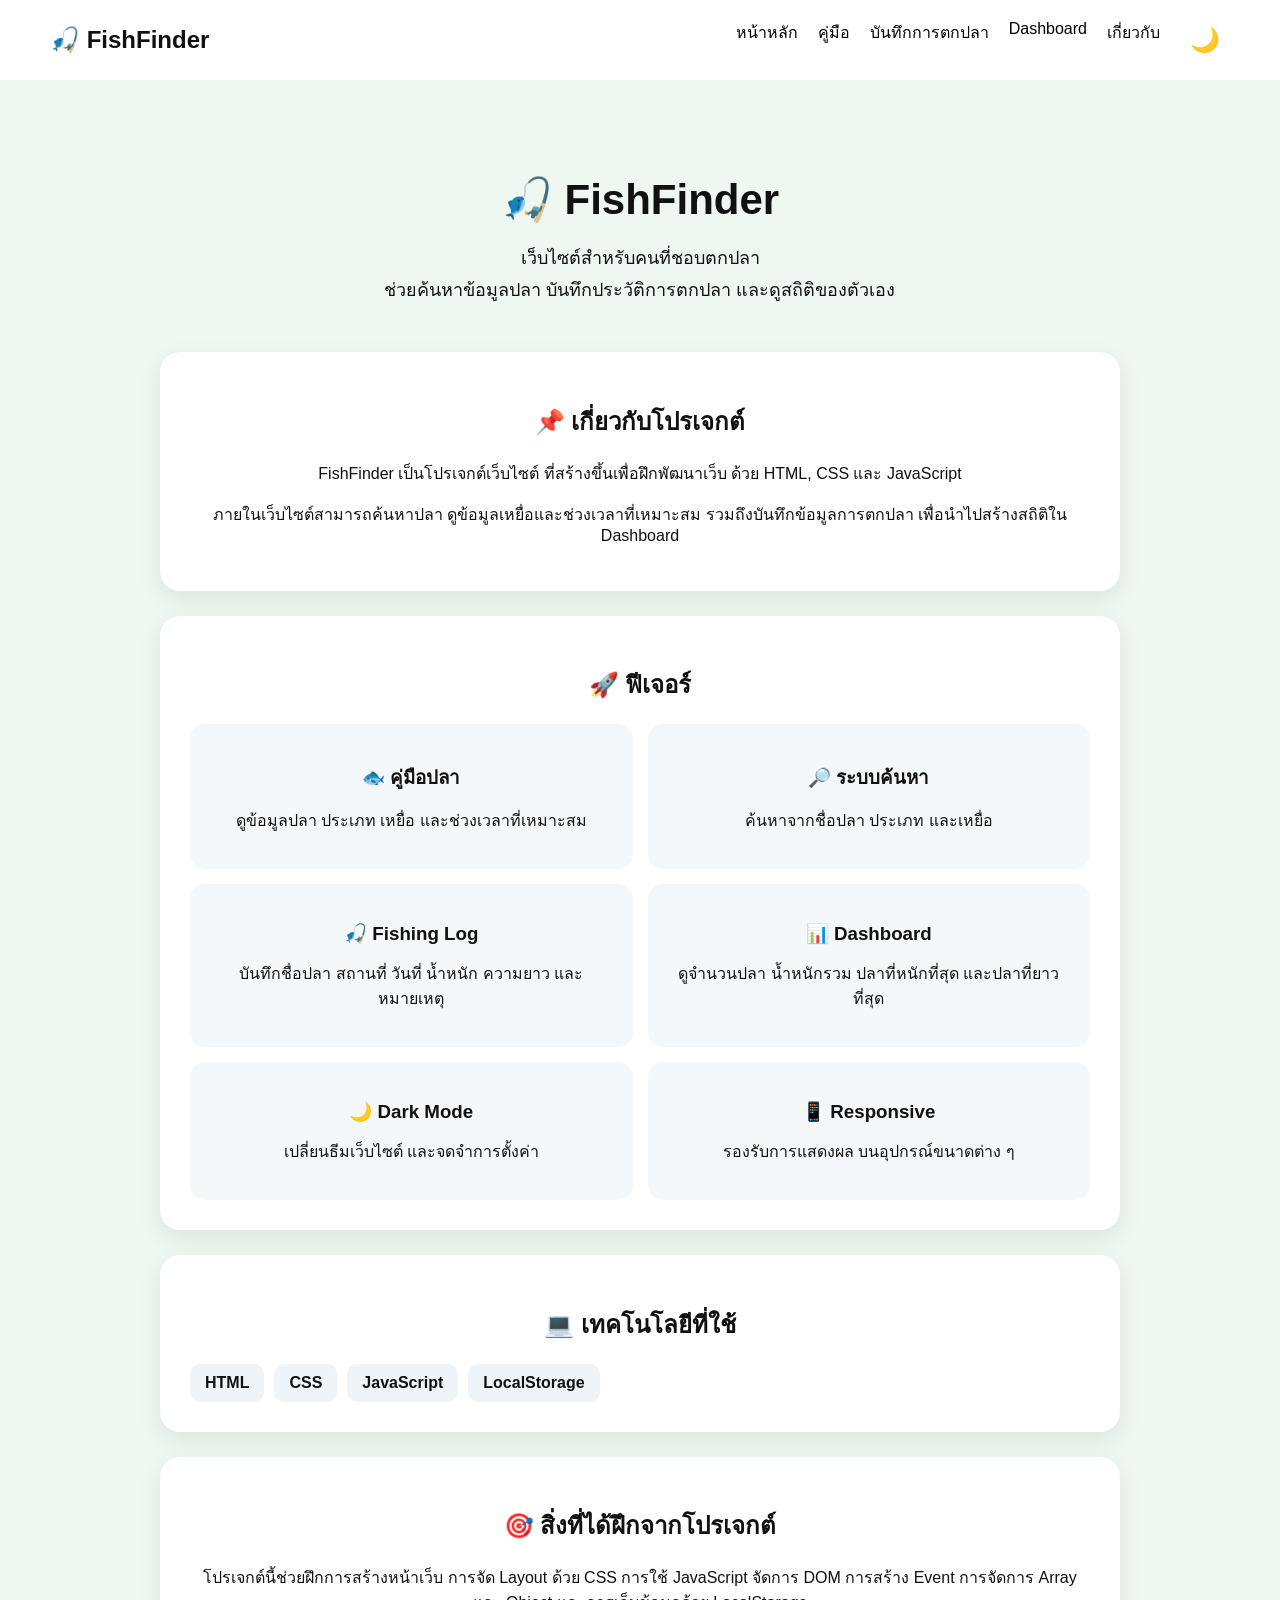
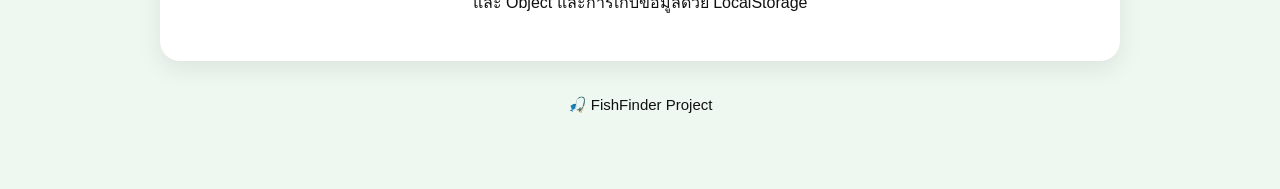
==== about.html @ df52a2ce "Update FishFinder" ====
<!DOCTYPE html>
<html lang="th">

<head>

    <meta charset="UTF-8">

    <meta
        name="viewport"
        content="width=device-width, initial-scale=1.0"
    >

    <title>About - FishFinder</title>

    <link
        rel="stylesheet"
        href="css/style.css"
    >

    <style>

        .about-page {
            max-width: 1000px;
            margin: 0 auto;
            padding: 60px 20px;
        }

        .about-hero {
            text-align: center;
            margin-bottom: 45px;
        }

        .about-hero h1 {
            font-size: 42px;
            margin-bottom: 15px;
        }

        .about-hero p {
            font-size: 18px;
            line-height: 1.8;
        }

        .about-section {
            background: white;
            border-radius: 20px;
            padding: 30px;
            margin-bottom: 25px;
            box-shadow:
                0 8px 25px
                rgba(0, 0, 0, 0.08);
        }

        .about-section h2 {
            margin-bottom: 20px;
        }

        .feature-grid {
            display: grid;
            grid-template-columns:
                repeat(2, 1fr);
            gap: 15px;
        }

        .feature-card {
            padding: 20px;
            background: #f5f8fa;
            border-radius: 15px;
        }

        .feature-card h3 {
            margin-bottom: 8px;
        }

        .tech-list {
            display: flex;
            flex-wrap: wrap;
            gap: 10px;
        }

        .tech-item {
            padding: 10px 15px;
            background: #eef4f8;
            border-radius: 10px;
            font-weight: 600;
        }

        .about-credit {
            text-align: center;
            margin-top: 35px;
            font-size: 15px;
        }


        /* Dark Mode */

        body.dark-mode .about-section {
            background: #1e1e1e;
            color: white;
        }

        body.dark-mode
        .feature-card {
            background: #292929;
        }

        body.dark-mode
        .tech-item {
            background: #292929;
            color: white;
        }


        /* Mobile */

        @media (max-width: 768px) {

            .about-page {
                padding: 40px 15px;
            }

            .about-hero h1 {
                font-size: 32px;
            }

            .feature-grid {
                grid-template-columns: 1fr;
            }

        }

    </style>

</head>


<body>

    <!-- Header -->

    <header>

        <h2>
            🎣 FishFinder
        </h2>

        <nav>

            <a href="index.html">
                หน้าหลัก
            </a>

            <a href="fish.html">
                คู่มือ
            </a>

            <a href="log.html">
                บันทึกการตกปลา
            </a>

            <a href="dashboard.html">
                Dashboard
            </a>

            <a href="about.html">
                เกี่ยวกับ
            </a>

            <button
                id="themeToggle"
                class="theme-toggle"
            >
                🌙
            </button>

        </nav>

    </header>


    <!-- About -->

    <main class="about-page">


        <section class="about-hero">

            <h1>
                🎣 FishFinder
            </h1>

            <p>
                เว็บไซต์สำหรับคนที่ชอบตกปลา
                <br>
                ช่วยค้นหาข้อมูลปลา
                บันทึกประวัติการตกปลา
                และดูสถิติของตัวเอง
            </p>

        </section>


        <!-- Project -->

        <section class="about-section">

            <h2>
                📌 เกี่ยวกับโปรเจกต์
            </h2>

            <p>
                FishFinder เป็นโปรเจกต์เว็บไซต์
                ที่สร้างขึ้นเพื่อฝึกพัฒนาเว็บ
                ด้วย HTML, CSS และ JavaScript
            </p>

            <p>
                ภายในเว็บไซต์สามารถค้นหาปลา
                ดูข้อมูลเหยื่อและช่วงเวลาที่เหมาะสม
                รวมถึงบันทึกข้อมูลการตกปลา
                เพื่อนำไปสร้างสถิติใน Dashboard
            </p>

        </section>


        <!-- Features -->

        <section class="about-section">

            <h2>
                🚀 ฟีเจอร์
            </h2>


            <div class="feature-grid">


                <div class="feature-card">

                    <h3>
                        🐟 คู่มือปลา
                    </h3>

                    <p>
                        ดูข้อมูลปลา
                        ประเภท เหยื่อ
                        และช่วงเวลาที่เหมาะสม
                    </p>

                </div>


                <div class="feature-card">

                    <h3>
                        🔎 ระบบค้นหา
                    </h3>

                    <p>
                        ค้นหาจากชื่อปลา
                        ประเภท และเหยื่อ
                    </p>

                </div>


                <div class="feature-card">

                    <h3>
                        🎣 Fishing Log
                    </h3>

                    <p>
                        บันทึกชื่อปลา
                        สถานที่ วันที่
                        น้ำหนัก ความยาว
                        และหมายเหตุ
                    </p>

                </div>


                <div class="feature-card">

                    <h3>
                        📊 Dashboard
                    </h3>

                    <p>
                        ดูจำนวนปลา
                        น้ำหนักรวม
                        ปลาที่หนักที่สุด
                        และปลาที่ยาวที่สุด
                    </p>

                </div>


                <div class="feature-card">

                    <h3>
                        🌙 Dark Mode
                    </h3>

                    <p>
                        เปลี่ยนธีมเว็บไซต์
                        และจดจำการตั้งค่า
                    </p>

                </div>


                <div class="feature-card">

                    <h3>
                        📱 Responsive
                    </h3>

                    <p>
                        รองรับการแสดงผล
                        บนอุปกรณ์ขนาดต่าง ๆ
                    </p>

                </div>


            </div>

        </section>


        <!-- Technology -->

        <section class="about-section">

            <h2>
                💻 เทคโนโลยีที่ใช้
            </h2>


            <div class="tech-list">

                <span class="tech-item">
                    HTML
                </span>

                <span class="tech-item">
                    CSS
                </span>

                <span class="tech-item">
                    JavaScript
                </span>

                <span class="tech-item">
                    LocalStorage
                </span>

            </div>

        </section>


        <!-- Learning -->

        <section class="about-section">

            <h2>
                🎯 สิ่งที่ได้ฝึกจากโปรเจกต์
            </h2>

            <p>
                โปรเจกต์นี้ช่วยฝึกการสร้างหน้าเว็บ
                การจัด Layout ด้วย CSS
                การใช้ JavaScript จัดการ DOM
                การสร้าง Event
                การจัดการ Array และ Object
                และการเก็บข้อมูลด้วย LocalStorage
            </p>

        </section>


        <p class="about-credit">
            🎣 FishFinder Project
        </p>


    </main>


    <script src="js/main.js"></script>

</body>

</html>
---- css/style.css ----
/* ========================================
   Reset
======================================== */

* {
    box-sizing: border-box;
}


body {

    margin: 0;

    padding: 0;

    font-family: Arial, sans-serif;

    background-color: #eef7f0;

    color: #111;

}


/* ========================================
   Header
======================================== */

header {

    display: flex;

    justify-content: space-between;

    align-items: center;

    padding: 20px 50px;

    background-color: white;

}


header h2 {

    margin: 0;

}


nav {

    display: flex;

    gap: 20px;

}


nav a {

    text-decoration: none;

    color: black;

}


nav a:hover {

    color: green;

}


/* ========================================
   Main
======================================== */

main {

    min-height: 70vh;

    padding: 40px 20px;

    text-align: center;

}


main h1 {

    font-size: 48px;

    margin-bottom: 10px;

}


main>p {

    font-size: 18px;

}


/* ========================================
   Home
======================================== */

.home {

    display: flex;

    flex-direction: column;

    justify-content: center;

    align-items: center;

    min-height: 75vh;

}


/* ========================================
   Button
======================================== */

button {

    background-color: green;

    color: white;

    border: none;

    padding: 12px 24px;

    border-radius: 8px;

    cursor: pointer;

    font-size: 15px;

}


button:hover {

    background-color: darkgreen;

}


/* ========================================
   Search
======================================== */

.search-box {

    display: flex;

    gap: 10px;

    margin-top: 20px;

}


.search-box input {

    width: 300px;

    padding: 12px;

    border: 1px solid #ccc;

    border-radius: 8px;

    font-size: 16px;

}


/* ========================================
   Fish Filter
======================================== */

.filter-box {

    margin: 20px 0 30px;

}


.filter-box select {

    padding: 10px;

    border: 1px solid #ccc;

    border-radius: 8px;

    font-size: 16px;

    background-color: white;

}


/* ========================================
   Fish List
======================================== */

.fish-list {

    display: grid;

    grid-template-columns:
        repeat(3, 1fr);

    gap: 20px;

    width: 90%;

    max-width: 1000px;

    margin: 0 auto;

}


/* ========================================
   Fish Card
======================================== */

.fish-card {

    background-color: white;

    padding: 20px;

    border-radius: 12px;

    box-shadow:
        0 4px 10px rgba(0, 0, 0, 0.1);

    cursor: pointer;

    transition:
        transform 0.2s,
        box-shadow 0.2s;

}


.fish-card:hover {

    transform: translateY(-5px);

    box-shadow:
        0 8px 18px rgba(0, 0, 0, 0.15);

}


.fish-card img {

    width: 100%;

    height: 180px;

    object-fit: cover;

    border-radius: 8px;

}


.fish-card h2 {

    margin-top: 15px;

}


.fish-card p {

    font-size: 16px;

}


/* ========================================
   No Result
======================================== */

#noResult {

    display: none;

    color: red;

    font-size: 20px;

}


/* ========================================
   Fish Modal
======================================== */

.fish-modal {

    display: none;

    position: fixed;

    top: 0;

    left: 0;

    width: 100%;

    height: 100%;

    background-color:
        rgba(0, 0, 0, 0.6);

    justify-content: center;

    align-items: center;

    padding: 20px;

    z-index: 1000;

}


.fish-modal-content {

    position: relative;

    background-color: white;

    width: 90%;

    max-width: 500px;

    padding: 30px;

    border-radius: 16px;

    text-align: center;

    box-shadow:
        0 10px 30px rgba(0, 0, 0, 0.3);

    animation:
        modalShow 0.2s ease;

}


.fish-modal-content img {

    width: 100%;

    height: 250px;

    object-fit: cover;

    border-radius: 12px;

}


.fish-modal-content h2 {

    font-size: 30px;

}


.fish-modal-content p {

    text-align: left;

    font-size: 17px;

}


.modal-close {

    position: absolute;

    top: 10px;

    right: 10px;

    width: 40px;

    height: 40px;

    padding: 0;

    border-radius: 50%;

    background-color: #d32f2f;

}


.modal-close:hover {

    background-color: #b71c1c;

}


.modal-close-button {

    margin-top: 15px;

    background-color: #555;

}


.modal-close-button:hover {

    background-color: #333;

}


@keyframes modalShow {

    from {

        opacity: 0;

        transform: scale(0.9);

    }

    to {

        opacity: 1;

        transform: scale(1);

    }

}


/* ========================================
   Log Form
======================================== */

.log-page {

    display: flex;

    flex-direction: column;

    align-items: center;

}


.log-form {

    display: flex;

    gap: 10px;

    justify-content: center;

    align-items: center;

    flex-wrap: wrap;

    margin: 20px auto 30px;

}


.log-form input,
.log-form select {

    padding: 12px;

    border: 1px solid #ccc;

    border-radius: 8px;

    font-size: 16px;

    background-color: white;

}


/* ========================================
   Edit Form
======================================== */

.edit-form {

    display: none;

    background-color: white;

    width: 90%;

    max-width: 750px;

    padding: 25px;

    margin: 10px auto 30px;

    border-radius: 12px;

    box-shadow:
        0 4px 10px rgba(0, 0, 0, 0.1);

}


.edit-form h2 {

    margin-top: 0;

}


.edit-form input,
.edit-form select {

    padding: 12px;

    margin: 5px;

    border: 1px solid #ccc;

    border-radius: 8px;

    font-size: 16px;

    background-color: white;

}


.edit-buttons {

    margin-top: 10px;

}


.edit-buttons button {

    margin: 5px;

}


#cancelEdit {

    background-color: #777;

}


#cancelEdit:hover {

    background-color: #555;

}


/* ========================================
   Statistics
======================================== */

.stats {

    display: flex;

    justify-content: center;

    gap: 20px;

    flex-wrap: wrap;

    width: 100%;

    margin: 20px auto 40px;

}


.stat-card {

    background-color: white;

    width: 200px;

    padding: 20px;

    border-radius: 12px;

    text-align: center;

    box-shadow:
        0 4px 10px rgba(0, 0, 0, 0.1);

}


.stat-card h3 {

    font-size: 30px;

    margin: 0;

}


.stat-card p {

    font-size: 32px;

    font-weight: bold;

    margin: 10px 0;

}


.stat-card span {

    font-size: 15px;

}


/* ========================================
   Log Item
======================================== */

#logList {

    width: 100%;

}


.log-item {

    background-color: white;

    width: 300px;

    padding: 20px;

    margin: 15px auto;

    border-radius: 12px;

    box-shadow:
        0 4px 10px rgba(0, 0, 0, 0.1);

}


.log-item h3 {

    margin-top: 0;

    font-size: 22px;

}


.log-item p {

    font-size: 16px;

    text-align: left;

}


/* ========================================
   Edit Button
======================================== */

.edit-btn {

    background-color: orange;

    padding: 10px 18px;

    margin-right: 5px;

}


.edit-btn:hover {

    background-color: darkorange;

}


/* ========================================
   Delete Button
======================================== */

.delete-btn {

    background-color: #d32f2f;

    padding: 10px 18px;

}


.delete-btn:hover {

    background-color: #b71c1c;

}


/* ========================================
   Dashboard
======================================== */

.dashboard {

    display: flex;

    flex-direction: column;

    align-items: center;

}


.dashboard-stats {

    display: flex;

    justify-content: center;

    gap: 20px;

    flex-wrap: wrap;

    width: 100%;

    max-width: 1000px;

    margin: 20px auto 40px;

}


/* ========================================
   Chart
======================================== */

.chart-box {

    display: block;

    width: 90%;

    max-width: 800px;

    background-color: white;

    padding: 30px;

    border-radius: 12px;

    box-shadow:
        0 4px 10px rgba(0, 0, 0, 0.1);

    margin-bottom: 30px;

}


.chart-box h2 {

    margin-top: 0;

}


.bar-chart {

    width: 100%;

}


.bar-item {

    display: flex;

    align-items: center;

    gap: 10px;

    margin: 20px 0;

}


.bar-label {

    width: 120px;

    text-align: left;

    font-weight: bold;

}


.bar-background {

    flex: 1;

    height: 30px;

    background-color: #e5e5e5;

    border-radius: 15px;

    overflow: hidden;

}


.bar {

    height: 100%;

    width: 0%;

    border-radius: 15px;

    transition: width 0.5s;

}


.sea-bar {

    background-color: #2196f3;

}


.freshwater-bar {

    background-color: #4caf50;

}


.bar-item>span {

    width: 30px;

    font-weight: bold;

}


/* ========================================
   Favorite Fish
======================================== */

.favorite-box {

    display: block;

    width: 90%;

    max-width: 800px;

    background-color: white;

    padding: 30px;

    border-radius: 12px;

    box-shadow:
        0 4px 10px rgba(0, 0, 0, 0.1);

}


.favorite-box h2 {

    margin-top: 0;

}


.favorite-fish {

    font-size: 28px;

    font-weight: bold;

    padding: 20px;

}


/* ========================================
   Responsive
======================================== */

@media (max-width: 800px) {

    header {

        flex-direction: column;

        gap: 15px;

        padding: 20px;

    }


    nav {

        flex-wrap: wrap;

        justify-content: center;

    }


    main h1 {

        font-size: 36px;

    }


    .fish-list {

        grid-template-columns:
            repeat(2, 1fr);

    }

}


@media (max-width: 550px) {

    .fish-list {

        grid-template-columns: 1fr;

    }


    .search-box {

        flex-direction: column;

    }


    .search-box input {

        width: 250px;

    }


    .bar-item {

        flex-wrap: wrap;

    }


    .bar-label {

        width: 100%;

    }

    .hero-buttons {
        flex-direction: column;
        align-items: center;
    }

    .hero-button {
        width: min(100%, 300px);
        box-sizing: border-box;
    }

    .footer-links {
        flex-direction: column;
        gap: 10px;
    }

    .fish-page {
        padding: 35px 15px;
    }

    .fish-hero h1 {
        font-size: 34px;
    }

    .fish-hero-icon {
        font-size: 50px;
    }

    .filter-box {
        flex-direction: column;
        align-items: stretch;
    }

    .filter-box label {
        margin-top: 5px;
    }

    .filter-box input,
    .filter-box select {
        width: 100%;
        box-sizing: border-box;
    }
}

/* ========================================
   Modal Buttons
======================================== */

.modal-buttons {

    display: flex;

    justify-content: center;

    gap: 10px;

    margin-top: 20px;

    flex-wrap: wrap;

}


.save-fish-button {

    background-color: green;

}


.save-fish-button:hover {

    background-color: darkgreen;

}


.modal-close-button {

    margin-top: 0;

}

/* ========================================
   Responsive สำหรับมือถือ
   ======================================== */

@media (max-width: 768px) {

    /* Header */
    header {
        padding: 15px;
        flex-direction: column;
        gap: 10px;
    }

    header h1 {
        font-size: 24px;
    }

    nav {
        display: flex;
        flex-wrap: wrap;
        justify-content: center;
        gap: 8px;
    }

    nav a {
        font-size: 14px;
    }


    /* หน้าหลัก */
    .home {
        padding: 60px 20px;
    }

    .home h1 {
        font-size: 32px;
    }

    .home p {
        font-size: 16px;
    }


    /* ช่องค้นหา */
    .search-box {
        flex-direction: column;
        width: 100%;
    }

    .search-box input {
        width: 100%;
        box-sizing: border-box;
    }

    .search-box button {
        width: 100%;
    }


    /* รายการปลา */
    .fish-list {
        grid-template-columns: 1fr;
        padding: 15px;
    }


    /* การ์ดปลา */
    .fish-card {
        width: 100%;
    }


    /* Filter */
    .filter-box {
        padding: 15px;
        margin: 15px;
    }

    .filter-box select {
        width: 100%;
    }


    /* Modal */
    .fish-modal-content {
        width: 90%;
        max-height: 90vh;
        overflow-y: auto;
        padding: 20px;
    }

    .fish-modal-content img {
        width: 100%;
        height: auto;
    }


    /* ปุ่มใน Modal */
    .modal-buttons {
        flex-direction: column;
        gap: 10px;
    }

    .modal-buttons button {
        width: 100%;
    }


    /* ฟอร์มบันทึก */
    .log-form {
        width: auto;
        margin: 15px;
    }

    .log-form input,
    .log-form select,
    .log-form button {
        width: 100%;
        box-sizing: border-box;
    }


    /* สถิติ */
    .stats {
        grid-template-columns: 1fr;
        margin: 15px;
    }


    /* รายการประวัติ */
    #logList {
        margin: 15px;
    }

    .log-item {
        padding: 15px;
    }


    /* ฟอร์มแก้ไข */
    .edit-form {
        margin: 15px;
    }

    .edit-form input,
    .edit-form select {
        width: 100%;
        box-sizing: border-box;
    }

    .edit-buttons {
        flex-direction: column;
    }

    .edit-buttons button {
        width: 100%;
    }


    /* Dashboard */
    .dashboard {
        padding: 15px;
    }

    .dashboard-stats {
        grid-template-columns: 1fr;
    }

    .fish-list {
        grid-template-columns: 1fr;
    }

    .fish-card .fish-photo {
        height: 230px;
    }

    @media (min-width: 769px) and (max-width: 1000px) {
        .fish-list {
            grid-template-columns: repeat(2, minmax(0, 1fr));
        }
    }

    @media (max-width: 768px) {
        .fish-list {
            grid-template-columns: 1fr;
        }

        .fish-card img {
            height: 230px;
        }

        @media (min-width: 769px) and (max-width: 1000px) {
            .fish-list {
                grid-template-columns: repeat(2, minmax(0, 1fr));
            }
        }
    }

    @media (max-width: 768px) {
        .fish-card::after {
            display: none;
        }
    }

    @media (max-width: 768px) {
        .fish-list.list-view .fish-card {
            grid-template-columns: 1fr;
        }

        .fish-list.list-view .fish-card img {
            width: 100%;
            height: 220px;
        }
    }
}

/* ========================================
   FishFinder - ปรับแต่งการ์ดปลา
   ======================================== */

.fish-card {
    background: #ffffff;
    border-radius: 20px;
    padding: 18px;
    box-shadow: 0 8px 25px rgba(0, 0, 0, 0.08);
    transition: transform 0.25s ease,
        box-shadow 0.25s ease;
    cursor: pointer;
    overflow: hidden;
    border: 1px solid rgba(0, 0, 0, 0.05);
}

/* เอฟเฟกต์ตอนเอาเมาส์ชี้ */
.fish-card:hover {
    transform: translateY(-8px);
    box-shadow: 0 15px 35px rgba(0, 0, 0, 0.14);
}

/* รูปปลา */
.fish-card .fish-photo {
    width: 100%;
    height: 220px;
    object-fit: cover;
    display: block;
    border-radius: 16px;
    margin-bottom: 16px;
    transition: transform 0.3s ease;
}

/* ซูมรูปเล็กน้อยตอน Hover */
.fish-card:hover .fish-photo {
    transform: scale(1.03);
}

/* ชื่อปลา */
.fish-card h2 {
    font-size: 24px;
    margin: 8px 0 14px;
    font-weight: 700;
}

/* ข้อมูลปลา */
.fish-card p {
    margin: 8px 0;
    line-height: 1.6;
    color: #444;
}

/* ให้ข้อมูลบรรทัดแรกเด่น */
.fish-card p:first-of-type {
    font-weight: 600;
}

/* ========================================
   ช่องค้นหา
   ======================================== */

#fishSearchInput {
    width: 280px;
    padding: 12px 16px;
    border: 2px solid #dbe7ef;
    border-radius: 12px;
    font-size: 16px;
    outline: none;
    transition: border-color 0.2s ease,
        box-shadow 0.2s ease;
}

#fishSearchInput:focus {
    border-color: #2196f3;
    box-shadow: 0 0 0 4px rgba(33, 150, 243, 0.12);
}

/* Dropdown */
#fishType {
    padding: 12px 16px;
    border: 2px solid #dbe7ef;
    border-radius: 12px;
    font-size: 16px;
    background: white;
    cursor: pointer;
    outline: none;
}

#fishType:focus {
    border-color: #2196f3;
}

/* ========================================
   Filter Box
   ======================================== */

.filter-box {
    display: flex;
    align-items: center;
    justify-content: center;
    gap: 12px;
    flex-wrap: wrap;
    margin: 25px auto;
}

/* ========================================
   Responsive
   ======================================== */

@media (max-width: 768px) {

    #fishSearchInput {
        width: 100%;
    }

    #fishType {
        width: 100%;
    }

    .filter-box {
        padding: 0 20px;
    }

    .fish-card {
        padding: 14px;
    }

    .fish-card .fish-photo {
        height: 200px;
    }

    .fish-card h2 {
        font-size: 21px;
    }

}

/* ========================================
   FishFinder - Modal รายละเอียดปลา
   ======================================== */

.fish-modal-content {
    width: min(520px, 92%);
    max-height: 90vh;
    overflow-y: auto;
    background: white;
    border-radius: 24px;
    padding: 24px;
    box-shadow: 0 20px 60px rgba(0, 0, 0, 0.25);
    animation: modalShow 0.25s ease;
}

@keyframes modalShow {
    from {
        opacity: 0;
        transform: translateY(20px) scale(0.96);
    }

    to {
        opacity: 1;
        transform: translateY(0) scale(1);
    }
}

/* รูปใน Modal */
#modalImage {
    width: 100%;
    height: 300px;
    object-fit: cover;
    border-radius: 18px;
    margin-bottom: 20px;
}

/* ชื่อปลา */
#modalName {
    font-size: 30px;
    margin: 10px 0 18px;
}

/* รายละเอียด */
#modalType,
#modalBait,
#modalTime {
    font-size: 17px;
    margin: 12px 0;
    line-height: 1.6;
}

/* ปุ่มปิด X */
.modal-close {
    width: 40px;
    height: 40px;
    border: none;
    border-radius: 50%;
    background: #ef4444;
    color: white;
    font-size: 20px;
    cursor: pointer;
    transition: transform 0.2s ease;
}

.modal-close:hover {
    transform: rotate(90deg);
}

/* กลุ่มปุ่ม */
.modal-buttons {
    display: flex;
    gap: 12px;
    margin-top: 24px;
}

.modal-buttons button {
    flex: 1;
    padding: 14px;
    border: none;
    border-radius: 12px;
    font-size: 16px;
    cursor: pointer;
}

/* ปุ่มบันทึก */
.save-fish-button {
    background: #16a34a;
    color: white;
}

.save-fish-button:hover {
    filter: brightness(0.92);
}

/* ปุ่มปิด */
.modal-close-button {
    background: #555;
    color: white;
}

.modal-close-button:hover {
    background: #333;
}

/* มือถือ */
@media (max-width: 768px) {

    .fish-modal-content {
        width: 92%;
        padding: 18px;
    }

    #modalImage {
        height: 220px;
    }

    #modalName {
        font-size: 24px;
    }

    .modal-buttons {
        flex-direction: column;
    }

}

/* ========================================
   Dashboard - การ์ดสถิติ
   ======================================== */

.dashboard-stats {
    display: grid;
    grid-template-columns: repeat(3, 1fr);
    gap: 20px;
    align-items: stretch;
}

.dashboard-stats .stat-card {
    min-height: 170px;
    display: flex;
    flex-direction: column;
    justify-content: center;
    align-items: center;
    text-align: center;
    padding: 25px;
    box-sizing: border-box;
}

.dashboard-stats .stat-card p {
    font-size: 30px;
    line-height: 1.2;
    margin: 12px 0;
    word-break: break-word;
}

/* การ์ดแถวที่สอง */
.dashboard-stats+.dashboard-stats {
    margin-top: 20px;
}

/* มือถือ */
@media (max-width: 768px) {

    .dashboard-stats {
        grid-template-columns: 1fr;
    }

}

/* ========================================
   Top 5 Fish
   ======================================== */

.top-fish-box {
    background: #ffffff;
    border-radius: 20px;
    padding: 25px;
    margin-top: 25px;
    box-shadow: 0 8px 25px rgba(0, 0, 0, 0.08);
}

.top-fish-box h2 {
    text-align: center;
    margin-bottom: 20px;
}

.top-fish-item {
    display: grid;
    grid-template-columns: 50px 1fr auto;
    align-items: center;
    gap: 12px;

    padding: 15px 18px;
    margin: 10px 0;

    background: #f5f8fa;
    border-radius: 14px;
}

.top-fish-rank {
    font-size: 20px;
    font-weight: bold;
    text-align: center;
}

.top-fish-name {
    font-size: 17px;
    font-weight: 600;
}

.top-fish-count {
    font-weight: bold;
}

@media (max-width: 768px) {

    .top-fish-box {
        padding: 18px;
    }

    .top-fish-item {
        grid-template-columns: 40px 1fr auto;
        padding: 12px;
    }

    .top-fish-name {
        font-size: 15px;
    }

}

/* ========================================
   Dark Mode Button
   ======================================== */

.theme-toggle {
    border: none;
    background: transparent;
    font-size: 24px;
    cursor: pointer;
    padding: 6px 10px;
    border-radius: 10px;
    transition: transform 0.2s ease,
        background 0.2s ease;
}

.theme-toggle:hover {
    transform: scale(1.1);
    background: rgba(0, 0, 0, 0.08);
}


/* ========================================
   Dark Mode
   ======================================== */

body.dark-mode {
    background: #121212;
    color: #f5f5f5;
}


/* Header */

body.dark-mode header {
    background: #1e1e1e;
    color: #ffffff;
}

body.dark-mode header a {
    color: #ffffff;
}


/* กล่องและการ์ด */

body.dark-mode .fish-card,
body.dark-mode .stat-card,
body.dark-mode .chart-box,
body.dark-mode .favorite-box,
body.dark-mode .top-fish-box,
body.dark-mode .log-item,
body.dark-mode .edit-form {
    background: #1e1e1e;
    color: #ffffff;
}


/* ข้อความ */

body.dark-mode p,
body.dark-mode span,
body.dark-mode label {
    color: #dddddd;
}


/* Input / Select / Textarea */

body.dark-mode input,
body.dark-mode select,
body.dark-mode textarea {
    background: #2a2a2a;
    color: #ffffff;
    border-color: #444444;
}


/* Top Fish */

body.dark-mode .top-fish-item {
    background: #292929;
}


/* ปุ่ม Theme */

body.dark-mode .theme-toggle {
    color: #ffffff;
}

body.dark-mode .theme-toggle:hover {
    background: rgba(255, 255, 255, 0.1);
}

/* ========================================
   Dark Mode - ปรับส่วนที่เหลือ
   ======================================== */

/* หน้าหลัก */
body.dark-mode .home {
    background: #121212;
}

body.dark-mode .home h1,
body.dark-mode .home p {
    color: #ffffff;
}

/* กล่องค้นหา */
body.dark-mode .search-box input {
    background: #2a2a2a;
    color: #ffffff;
    border-color: #444444;
}

/* Fish Guide */
body.dark-mode .filter-box {
    color: #ffffff;
}

body.dark-mode .fish-card {
    background: #1e1e1e;
    color: #ffffff;
}

body.dark-mode .fish-card p {
    color: #dddddd;
}

/* Modal */
body.dark-mode .fish-modal-content {
    background: #1e1e1e;
    color: #ffffff;
}

body.dark-mode #modalName,
body.dark-mode #modalType,
body.dark-mode #modalBait,
body.dark-mode #modalTime {
    color: #ffffff;
}

/* Fishing Log */
body.dark-mode .log-page {
    background: #121212;
}

body.dark-mode .log-form,
body.dark-mode .edit-form,
body.dark-mode .log-item {
    background: #1e1e1e;
    color: #ffffff;
}

body.dark-mode .log-item p,
body.dark-mode .log-item span {
    color: #dddddd;
}

/* Dashboard */
body.dark-mode .dashboard {
    background: #121212;
}

body.dark-mode .chart-box,
body.dark-mode .favorite-box {
    background: #1e1e1e;
    color: #ffffff;
}

body.dark-mode .chart-box h2,
body.dark-mode .favorite-box h2 {
    color: #ffffff;
}

body.dark-mode .top-fish-box {
    background: #1e1e1e;
    color: #ffffff;
}

/* กราฟ */
body.dark-mode .bar-background {
    background: #3a3a3a;
}

/* ปุ่ม */
body.dark-mode button {
    color: #ffffff;
}

body.dark-mode .fish-card {
    background: #1e1e1e;
    color: #fff;
}

body.dark-mode .fish-card p {
    color: #ddd;
}

body.dark-mode .fish-badge {
    background: #263b2a;
    color: #8ee59b;
}

body.dark-mode .fish-card[data-type="ทะเล"] .fish-badge {
    background: #263746;
    color: #90caf9;
}

body.dark-mode .fish-card {
    background: #1e1e1e;
    color: #fff;
    border-color: #333;
}

body.dark-mode .fish-card p {
    color: #ddd;
}

body.dark-mode .fish-badge {
    background: #263b2a;
    color: #8ee59b;
}

body.dark-mode .fish-card[data-type="ทะเล"] .fish-badge {
    background: #263746;
    color: #90caf9;
}

body.dark-mode .fish-count {
    background: #263b2a;
    color: #8ee59b;
}

body.dark-mode .fish-card p {
    color: #ddd;
}

body.dark-mode .fish-card::after {
    background: rgba(22, 163, 74, 0.95);
}

body.dark-mode .fish-modal-content {
    background: #1e1e1e;
    color: white;
}

body.dark-mode #modalName,
body.dark-mode #modalType,
body.dark-mode #modalBait,
body.dark-mode #modalTime {
    color: white;
}

body.dark-mode .view-button {
    background: #1e1e1e;
    color: #fff;
    border-color: #444;
}

body.dark-mode .view-button.active {
    background: #168534;
    color: #fff;
    border-color: #168534;
}

/* ========================================
   Landing Page
   ======================================== */

.home {
    min-height: auto;
    padding: 70px 20px 50px;
    text-align: center;
}

.hero-content {
    max-width: 850px;
    margin: 0 auto;
}

.hero-icon {
    font-size: 70px;
    margin-bottom: 10px;
}

.hero-content h1 {
    font-size: 52px;
    margin: 0 0 10px;
}

.hero-content h2 {
    font-size: 30px;
    margin: 0 0 15px;
}

.hero-content p {
    font-size: 18px;
    line-height: 1.8;
    max-width: 650px;
    margin: 0 auto 25px;
}


/* Feature Cards */

.home-features {
    max-width: 1000px;
    margin: 55px auto 30px;

    display: grid;
    grid-template-columns:
        repeat(3, 1fr);

    gap: 20px;
}

.home-feature {
    background: #ffffff;
    padding: 28px 22px;
    border-radius: 20px;

    box-shadow:
        0 8px 25px rgba(0, 0, 0, 0.08);

    transition:
        transform 0.2s ease,
        box-shadow 0.2s ease;
}

.home-feature:hover {
    transform: translateY(-7px);

    box-shadow:
        0 15px 35px rgba(0, 0, 0, 0.13);
}

.home-feature>div {
    font-size: 42px;
}

.home-feature h3 {
    font-size: 22px;
    margin: 12px 0 8px;
}

.home-feature p {
    line-height: 1.7;
    margin: 0;
}


/* Technology */

.home-tech {
    display: flex;
    justify-content: center;
    flex-wrap: wrap;

    gap: 10px;
    margin-top: 30px;
}

.home-tech span {
    padding: 9px 15px;

    background: #ffffff;
    border-radius: 10px;

    font-weight: 600;
}


/* Dark Mode */

body.dark-mode .home-feature,
body.dark-mode .home-tech span {
    background: #1e1e1e;
    color: #ffffff;
}

body.dark-mode .home-feature p {
    color: #dddddd;
}


/* Mobile */

@media (max-width: 768px) {

    .home {
        padding: 50px 15px 35px;
    }

    .hero-icon {
        font-size: 55px;
    }

    .hero-content h1 {
        font-size: 40px;
    }

    .hero-content h2 {
        font-size: 24px;
    }

    .home-features {
        grid-template-columns: 1fr;
        margin-top: 40px;
    }

}

.home-feature {
    text-decoration: none;
    color: inherit;
    display: block;
}

.home-feature:hover {
    color: inherit;
}

.fish-modal {
    padding: 12px;
}

.fish-modal-content {
    padding: 18px;
    border-radius: 20px;
}

#modalImage {
    height: 230px;
}

#modalName {
    font-size: 25px;
}

#modalType,
#modalBait,
#modalTime {
    font-size: 15px;
}

.modal-buttons {
    flex-direction: column;
}

/* ========================================
   HERO BUTTONS
======================================== */

.hero-buttons {
    display: flex;
    justify-content: center;
    gap: 15px;
    margin-top: 20px;
    flex-wrap: wrap;
}

.hero-button {
    display: inline-block;
    padding: 14px 24px;
    border-radius: 12px;
    text-decoration: none;
    font-size: 16px;
    font-weight: 600;
    transition: 0.2s ease;
}

.hero-button:hover {
    transform: translateY(-3px);
}

.hero-button.primary {
    background: #008000;
    color: white;
}

.hero-button.secondary {
    background: white;
    color: #008000;
    border: 2px solid #008000;
}

body.dark-mode .hero-button.secondary {
    background: #1e1e1e;
    color: #fff;
    border-color: #fff;
}

/* ========================================
   FOOTER
======================================== */

.site-footer {
    margin-top: 60px;
    padding: 40px 20px 25px;
    background: #1e1e1e;
    color: white;
    text-align: center;
}

.footer-content {
    max-width: 900px;
    margin: 0 auto;
}

.footer-content h3 {
    font-size: 24px;
    margin-bottom: 10px;
}

.footer-content p {
    line-height: 1.7;
    margin: 8px 0;
}

.footer-links {
    display: flex;
    justify-content: center;
    flex-wrap: wrap;
    gap: 18px;
    margin: 25px 0;
}

.footer-links a {
    color: white;
    text-decoration: none;
    font-weight: 600;
}

.footer-links a:hover {
    text-decoration: underline;
}

.footer-copy {
    font-size: 14px;
    opacity: 0.7;
}

/* ========================================
   FISH GUIDE
======================================== */

.fish-page {
    max-width: 1200px;
    margin: 0 auto;
    padding: 50px 20px;
}

.fish-hero {
    text-align: center;
    margin-bottom: 35px;
}

.fish-hero-icon {
    font-size: 60px;
    margin-bottom: 10px;
}

.fish-hero h1 {
    font-size: 42px;
    margin: 0 0 10px;
}

.fish-hero p {
    font-size: 17px;
    line-height: 1.7;
    margin: 0;
    color: #555;
}

.fish-hint {
    text-align: center;
    margin: 18px 0 25px;
    color: #666;
}

/* ========================================
   FISH CARDS
======================================== */

.fish-list {
    display: grid;
    grid-template-columns: repeat(3, minmax(0, 1fr));
    gap: 24px;
    margin-top: 30px;
}

.fish-card {
    background: #fff;
    border-radius: 20px;
    padding: 18px;
    box-shadow: 0 8px 25px rgba(0, 0, 0, 0.08);
    border: 1px solid rgba(0, 0, 0, 0.05);
    cursor: pointer;
    overflow: hidden;
    transition:
        transform 0.25s ease,
        box-shadow 0.25s ease;
}

.fish-card:hover {
    transform: translateY(-7px);
    box-shadow: 0 15px 35px rgba(0, 0, 0, 0.14);
}

.fish-card .fish-photo {
    width: 100%;
    height: 220px;
    object-fit: cover;
    display: block;
    border-radius: 16px;
    margin-bottom: 16px;
    transition: transform 0.3s ease;
}

.fish-card:hover .fish-photo {
    transform: scale(1.03);
}

.fish-card h2,
.fish-card h3 {
    margin: 0 0 12px;
    font-size: 23px;
}

.fish-card p {
    margin: 8px 0;
    line-height: 1.6;
    color: #555;
}

.fish-badge {
    display: inline-block;
    padding: 6px 10px;
    border-radius: 999px;
    font-size: 13px;
    font-weight: 600;
    margin-bottom: 10px;
    background: #e8f5e9;
    color: #168534;
}

.fish-card[data-type="ทะเล"] .fish-badge {
    background: #e3f2fd;
    color: #1976d2;
}

.fish-info {
    margin-top: 12px;
}

.fish-info p {
    margin: 6px 0;
}

/* ========================================
   FISH CARD FINAL STYLE
======================================== */

.fish-card {
    background: #ffffff;
    border-radius: 20px;
    padding: 18px;
    box-shadow: 0 8px 25px rgba(0, 0, 0, 0.08);
    border: 1px solid rgba(0, 0, 0, 0.06);
    overflow: hidden;
    cursor: pointer;
    transition: transform 0.25s ease, box-shadow 0.25s ease;
}

.fish-card:hover {
    transform: translateY(-7px);
    box-shadow: 0 15px 35px rgba(0, 0, 0, 0.14);
}

.fish-card img {
    width: 100%;
    height: 220px;
    object-fit: cover;
    display: block;
    border-radius: 16px;
    margin-bottom: 16px;
}

.fish-card h2,
.fish-card h3 {
    margin: 0 0 12px;
    font-size: 23px;
}

.fish-card p {
    margin: 7px 0;
    line-height: 1.6;
    color: #555;
}

.fish-list {
    display: grid;
    grid-template-columns: repeat(3, minmax(0, 1fr));
    gap: 24px;
    margin-top: 30px;
}

/* ========================================
   FISH BADGE
======================================== */

.fish-badge {
    display: inline-block;
    padding: 6px 12px;
    margin-bottom: 10px;
    border-radius: 999px;
    background: #e8f5e9;
    color: #168534;
    font-size: 13px;
    font-weight: 600;
}

.fish-card[data-type="ทะเล"] .fish-badge {
    background: #e3f2fd;
    color: #1976d2;
}

/* ========================================
   FISH COUNT
======================================== */

.fish-count {
    width: fit-content;
    margin: 10px auto 25px;
    padding: 8px 16px;
    border-radius: 999px;
    background: #e8f5e9;
    color: #168534;
    font-size: 15px;
    font-weight: 600;
}

/* ========================================
   FISH COUNT
======================================== */

.fish-count {
    width: fit-content;
    margin: 10px auto 25px;
    padding: 8px 16px;
    border-radius: 999px;
    background: #e8f5e9;
    color: #168534;
    font-size: 15px;
    font-weight: 600;
}

body.dark-mode .fish-count {
    background: #263b2a;
    color: #8ee59b;
}

/* ========================================
   FISH CARD INFO
======================================== */

.fish-card h2,
.fish-card h3 {
    margin: 12px 0;
    font-size: 22px;
    line-height: 1.4;
}

.fish-card p {
    margin: 7px 0;
    line-height: 1.6;
    color: #555;
}

.fish-card p:first-of-type {
    margin-top: 12px;
}

.fish-card p::first-letter {
    font-size: 16px;
}


/* ========================================
   FISH CARD HOVER
======================================== */

.fish-card {
    position: relative;
}

.fish-card::after {
    content: "คลิกเพื่อดูรายละเอียด";
    position: absolute;
    left: 18px;
    right: 18px;
    bottom: 15px;
    padding: 8px;
    border-radius: 10px;
    background: rgba(0, 128, 0, 0.9);
    color: white;
    text-align: center;
    font-size: 13px;
    font-weight: 600;
    opacity: 0;
    transform: translateY(8px);
    transition: 0.2s ease;
    pointer-events: none;
}

.fish-card:hover::after {
    opacity: 1;
    transform: translateY(0);
}

/* ========================================
   FISH MODAL
======================================== */

.fish-modal {
    display: none;
    position: fixed;
    inset: 0;
    z-index: 9999;
    align-items: center;
    justify-content: center;
    padding: 20px;
    background: rgba(0, 0, 0, 0.65);
}

.fish-modal-content {
    position: relative;
    width: min(520px, 100%);
    max-height: 90vh;
    overflow-y: auto;
    padding: 24px;
    box-sizing: border-box;
    background: #ffffff;
    border-radius: 24px;
    box-shadow: 0 20px 60px rgba(0, 0, 0, 0.3);
    animation: modalShow 0.25s ease;
}

@keyframes modalShow {

    from {
        opacity: 0;
        transform: translateY(20px) scale(0.96);
    }

    to {
        opacity: 1;
        transform: translateY(0) scale(1);
    }
}


/* รูปปลา */

#modalImage {
    width: 100%;
    height: 300px;
    display: block;
    object-fit: cover;
    border-radius: 18px;
    margin-bottom: 20px;
}


/* ชื่อปลา */

#modalName {
    margin: 0 0 18px;
    font-size: 30px;
    text-align: center;
}


/* ข้อมูลปลา */

#modalType,
#modalBait,
#modalTime {
    margin: 10px 0;
    font-size: 17px;
    line-height: 1.6;
}


/* ปุ่ม X */

.modal-close {
    position: absolute;
    top: 14px;
    right: 14px;
    width: 40px;
    height: 40px;
    border: none;
    border-radius: 50%;
    background: rgba(0, 0, 0, 0.6);
    color: white;
    font-size: 20px;
    cursor: pointer;
    z-index: 2;
}


/* ปุ่มด้านล่าง */

.modal-buttons {
    display: flex;
    gap: 12px;
    margin-top: 24px;
}

.modal-buttons button {
    flex: 1;
    min-height: 48px;
    border: none;
    border-radius: 12px;
    font-size: 16px;
    font-weight: 600;
    cursor: pointer;
}

.save-fish-button {
    background: #16a34a;
    color: white;
}

.modal-close-button {
    background: #555;
    color: white;
}

/* ========================================
   VIEW SWITCHER
======================================== */

.view-switcher {
    display: flex;
    justify-content: center;
    gap: 10px;
    margin: 15px 0 25px;
}

.view-button {
    padding: 10px 18px;
    border: 1px solid #ccc;
    border-radius: 10px;
    background: #fff;
    color: #333;
    font-size: 15px;
    font-weight: 600;
    cursor: pointer;
    transition: 0.2s ease;
}

.view-button:hover {
    transform: translateY(-2px);
}

.view-button.active {
    background: #168534;
    color: #fff;
    border-color: #168534;
}

/* ========================================
   LIST VIEW
======================================== */

.fish-list.list-view {
    display: flex;
    flex-direction: column;
    gap: 15px;
}

.fish-list.list-view .fish-card {
    display: grid;
    grid-template-columns: 180px 1fr;
    gap: 20px;
    align-items: center;
}

.fish-list.list-view .fish-card img {
    width: 180px;
    height: 140px;
    margin: 0;
}

.fish-list.list-view .fish-card h2,
.fish-list.list-view .fish-card h3 {
    margin-top: 0;
}

.fish-list.list-view .fish-card::after {
    display: none;
}

/* ========================================
   FINAL LIST VIEW
======================================== */

.fish-list.list-view .fish-card {
    display: grid;
    grid-template-columns: 180px minmax(0, 1fr);
    gap: 24px;
    align-items: center;
    text-align: left;
}

.fish-list.list-view .fish-card img {
    width: 180px;
    height: 140px;
    margin: 0;
    object-fit: cover;
}

.fish-list.list-view .fish-card h2,
.fish-list.list-view .fish-card h3 {
    margin: 0 0 12px;
    text-align: left;
}

.fish-list.list-view .fish-card p {
    margin: 6px 0;
    text-align: left;
}

.fish-list.list-view .fish-badge {
    margin-bottom: 8px;
}

/* มือถือ */
@media (max-width: 768px) {

    .fish-list.list-view .fish-card {
        grid-template-columns: 1fr;
        text-align: center;
    }

    .fish-list.list-view .fish-card img {
        width: 100%;
        height: 220px;
    }

    .fish-list.list-view .fish-card h2,
    .fish-list.list-view .fish-card h3,
    .fish-list.list-view .fish-card p {
        text-align: center;
    }
}

/* ========================================
   FINAL LIST LAYOUT
======================================== */

.fish-list.list-view .fish-card {
    display: grid;
    grid-template-columns: 180px minmax(0, 1fr);
    gap: 24px;
    align-items: center;
    text-align: left;
    min-height: 180px;
}

.fish-list.list-view .fish-card img {
    width: 180px;
    height: 140px;
    margin: 0;
    object-fit: cover;
    border-radius: 16px;
}

.fish-list.list-view .fish-card .fish-badge {
    margin-bottom: 8px;
}

.fish-list.list-view .fish-card h2,
.fish-list.list-view .fish-card h3 {
    margin: 0 0 10px;
    text-align: left;
}

.fish-list.list-view .fish-card p {
    margin: 6px 0;
    text-align: left;
}


/* ========================================
   LIST VIEW MOBILE
======================================== */

@media (max-width: 768px) {

    .fish-list.list-view .fish-card {
        grid-template-columns: 1fr;
        gap: 15px;
        text-align: center;
    }

    .fish-list.list-view .fish-card img {
        width: 100%;
        height: 220px;
    }

    .fish-list.list-view .fish-card .fish-badge {
        margin-bottom: 5px;
    }

    .fish-list.list-view .fish-card h2,
    .fish-list.list-view .fish-card h3,
    .fish-list.list-view .fish-card p {
        text-align: center;
    }
}

/* ========================================
   FIX LIST VIEW
======================================== */

.fish-list.list-view .fish-card {
    display: grid !important;
    grid-template-columns: 180px minmax(0, 1fr) !important;
    gap: 24px !important;
    align-items: center !important;
    text-align: left !important;
    min-height: 180px;
}

.fish-list.list-view .fish-card img {
    width: 180px !important;
    height: 140px !important;
    margin: 0 !important;
    object-fit: cover !important;
    border-radius: 16px;
}

.fish-list.list-view .fish-card .fish-badge {
    margin-bottom: 8px;
}

.fish-list.list-view .fish-card h2,
.fish-list.list-view .fish-card h3,
.fish-list.list-view .fish-card p {
    text-align: left !important;
}


/* ========================================
   MOBILE LIST
======================================== */

@media (max-width: 768px) {

    .fish-list.list-view .fish-card {
        grid-template-columns: 1fr !important;
        text-align: center !important;
    }

    .fish-list.list-view .fish-card img {
        width: 100% !important;
        height: 220px !important;
    }

    .fish-list.list-view .fish-card h2,
    .fish-list.list-view .fish-card h3,
    .fish-list.list-view .fish-card p {
        text-align: center !important;
    }
}

/* ========================================
   FINAL LIST VIEW FIX
======================================== */

.fish-list.list-view .fish-card {
    display: grid !important;
    grid-template-columns: 180px minmax(0, 1fr) !important;
    grid-template-rows: auto auto auto auto auto !important;
    column-gap: 24px !important;
    row-gap: 4px !important;
    align-items: center !important;
    text-align: left !important;
    min-height: 180px;
}


/* รูปปลา */
.fish-list.list-view .fish-card img {
    grid-column: 1 !important;
    grid-row: 1 / span 5 !important;

    width: 180px !important;
    height: 140px !important;
    margin: 0 !important;

    object-fit: cover !important;
    border-radius: 16px !important;
}


/* Badge */
.fish-list.list-view .fish-card .fish-badge {
    grid-column: 2 !important;
    grid-row: 1 !important;

    width: fit-content !important;
    margin: 0 0 4px 0 !important;
}


/* ชื่อปลา */
.fish-list.list-view .fish-card h2,
.fish-list.list-view .fish-card h3 {
    grid-column: 2 !important;
    grid-row: 2 !important;

    margin: 0 0 4px 0 !important;
    text-align: left !important;
}


/* ข้อมูลปลา */
.fish-list.list-view .fish-card p {
    grid-column: 2 !important;

    margin: 2px 0 !important;
    text-align: left !important;
}


/* ประเภท */
.fish-list.list-view .fish-card p:nth-of-type(1) {
    grid-row: 3 !important;
}


/* เหยื่อ */
.fish-list.list-view .fish-card p:nth-of-type(2) {
    grid-row: 4 !important;
}


/* เวลา */
.fish-list.list-view .fish-card p:nth-of-type(3) {
    grid-row: 5 !important;
}


/* ========================================
   MOBILE
======================================== */

@media (max-width: 768px) {

    .fish-list.list-view .fish-card {
        display: grid !important;
        grid-template-columns: 1fr !important;
        grid-template-rows: auto !important;
        gap: 8px !important;
        text-align: center !important;
    }

    .fish-list.list-view .fish-card img {
        grid-column: 1 !important;
        grid-row: auto !important;

        width: 100% !important;
        height: 220px !important;
    }

    .fish-list.list-view .fish-card .fish-badge {
        grid-column: 1 !important;
        grid-row: auto !important;

        margin: 0 auto 4px !important;
    }

    .fish-list.list-view .fish-card h2,
    .fish-list.list-view .fish-card h3 {
        grid-column: 1 !important;
        grid-row: auto !important;

        text-align: center !important;
    }

    .fish-list.list-view .fish-card p {
        grid-column: 1 !important;
        grid-row: auto !important;

        text-align: center !important;
    }
}

/* ========================================
   LOG SEARCH
======================================== */

.log-search-box {
    max-width: 700px;
    margin: 0 auto 25px;
}

.log-search-box input {
    width: 100%;
    box-sizing: border-box;
    padding: 14px 18px;
    border: 1px solid #ddd;
    border-radius: 14px;
    font-size: 16px;
    outline: none;
    background: #fff;
    color: #333;
}

.log-search-box input:focus {
    border-color: #168534;
    box-shadow: 0 0 0 3px rgba(22, 133, 52, 0.12);
}

body.dark-mode .log-search-box input {
    background: #2a2a2a;
    color: #fff;
    border-color: #444;
}

body.dark-mode .log-search-box input::placeholder {
    color: #aaa;
}

/* ========================================
   LOG SEARCH
======================================== */

.log-search-box {
    width: min(700px, 92%);
    margin: 0 auto 25px;
}

.log-search-box input {
    width: 100%;
    box-sizing: border-box;

    padding: 14px 18px;

    border: 1px solid #d9d9d9;
    border-radius: 14px;

    background: #ffffff;
    color: #333333;

    font-size: 16px;

    outline: none;

    transition:
        border-color 0.2s ease,
        box-shadow 0.2s ease;
}

.log-search-box input::placeholder {
    color: #888888;
}

.log-search-box input:focus {
    border-color: #168534;

    box-shadow:
        0 0 0 3px rgba(22, 133, 52, 0.12);
}


/* ========================================
   DARK MODE
======================================== */

body.dark-mode .log-search-box input {
    background: #2a2a2a;
    color: #ffffff;
    border-color: #444444;
}

body.dark-mode .log-search-box input::placeholder {
    color: #aaaaaa;
}

/* ========================================
   LOG FILTER
======================================== */

.log-filter-box {
    display: flex;
    justify-content: center;
    align-items: center;
    flex-wrap: wrap;
    gap: 10px 12px;
    margin: 0 auto 25px;
}

.log-filter-box label {
    font-weight: 600;
}

.log-filter-box select {
    padding: 11px 14px;
    border: 1px solid #d9d9d9;
    border-radius: 12px;
    background: #ffffff;
    color: #333333;
    font-size: 15px;
    cursor: pointer;
    outline: none;
}

.log-filter-box select:focus {
    border-color: #168534;
    box-shadow:
        0 0 0 3px rgba(22, 133, 52, 0.12);
}


/* Dark Mode */

body.dark-mode .log-filter-box select {
    background: #2a2a2a;
    color: #ffffff;
    border-color: #444444;
}

body.dark-mode .log-filter-box label {
    color: #ffffff;
}


@media (max-width: 768px) {

    .log-filter-box {
        flex-direction: column;
    }

    .log-filter-box select {
        width: min(300px, 90%);
    }
}

/* ========================================
   LOG SUMMARY
======================================== */

.log-summary {
    width: min(1000px, 92%);
    margin: 0 auto 35px;

    display: grid;
    grid-template-columns:
        repeat(3, minmax(0, 1fr));

    gap: 20px;
}

.log-summary-card {
    background: #ffffff;

    border-radius: 20px;

    padding: 24px 18px;

    text-align: center;

    box-shadow:
        0 8px 25px rgba(0, 0, 0, 0.08);
}

.log-summary-icon {
    font-size: 34px;
    margin-bottom: 8px;
}

.log-summary-value {
    font-size: 30px;
    font-weight: 700;

    margin-bottom: 6px;
}

.log-summary-label {
    font-size: 15px;
    color: #666666;
}


/* ========================================
   DARK MODE
======================================== */

body.dark-mode .log-summary-card {
    background: #1e1e1e;
    color: #ffffff;
}

body.dark-mode .log-summary-label {
    color: #cccccc;
}


/* ========================================
   MOBILE
======================================== */

@media (max-width: 768px) {

    .log-summary {
        grid-template-columns: 1fr;
        gap: 12px;
    }

}

/* ========================================
   WEIGHT CHART
======================================== */

.weight-chart {
    display: flex;
    flex-direction: column;
    gap: 15px;
}


.weight-chart-row {
    display: grid;

    grid-template-columns:
        180px minmax(0, 1fr) 80px;

    align-items: center;

    gap: 15px;
}


.weight-chart-name {
    font-weight: 600;

    overflow: hidden;
    text-overflow: ellipsis;
    white-space: nowrap;
}


.weight-chart-background {
    width: 100%;
    height: 24px;

    background: #e5e7eb;

    border-radius: 999px;

    overflow: hidden;
}


.weight-chart-bar {
    width: 0;
    height: 100%;

    background: #168534;

    border-radius: 999px;

    transition:
        width 0.5s ease;
}


.weight-chart-value {
    text-align: right;
    font-weight: 700;
}


/* Dark Mode */

body.dark-mode .weight-chart-background {
    background: #3a3a3a;
}


/* Mobile */

@media (max-width: 768px) {

    .weight-chart-row {
        grid-template-columns:
            1fr;

        gap: 6px;
    }


    .weight-chart-name {
        white-space: normal;
    }


    .weight-chart-value {
        text-align: left;
    }

}

/* ========================================
   FISH COUNT CHART
======================================== */

.fish-count-chart {
    display: flex;
    flex-direction: column;
    gap: 15px;
}


.fish-count-chart-row {
    display: grid;

    grid-template-columns:
        180px minmax(0, 1fr) 80px;

    align-items: center;

    gap: 15px;
}


.fish-count-chart-name {
    font-weight: 600;

    overflow: hidden;
    text-overflow: ellipsis;
    white-space: nowrap;
}


.fish-count-chart-background {
    width: 100%;
    height: 24px;

    background: #e5e7eb;

    border-radius: 999px;

    overflow: hidden;
}


.fish-count-chart-bar {
    width: 0;
    height: 100%;

    background: #168534;

    border-radius: 999px;

    transition:
        width 0.5s ease;
}


.fish-count-chart-value {
    text-align: right;
    font-weight: 700;
}


/* ========================================
   DARK MODE
======================================== */

body.dark-mode .fish-count-chart-background {
    background: #3a3a3a;
}


/* ========================================
   MOBILE
======================================== */

@media (max-width: 768px) {

    .fish-count-chart-row {
        grid-template-columns:
            1fr;

        gap: 6px;
    }

    .fish-count-chart-name {
        white-space: normal;
    }

    .fish-count-chart-value {
        text-align: left;
    }
}

/* ========================================
   FISHING SUMMARY
======================================== */

.fishing-summary-box {
    text-align: center;
}


.fishing-summary {
    max-width: 750px;

    margin: 0 auto;

    font-size: 19px;

    line-height: 2;

    font-weight: 500;
}


.fishing-summary strong {
    font-weight: 700;
}


.fishing-summary-line {
    margin: 8px 0;
}


/* ========================================
   DARK MODE
======================================== */

body.dark-mode .fishing-summary {
    color: #ffffff;
}

/* ========================================
   TOP 5 RANKING
======================================== */

.top-fish-list {
    display: flex;
    flex-direction: column;
    gap: 12px;
}


.top-fish-item {
    display: grid;

    grid-template-columns:
        55px minmax(0, 1fr) auto;

    align-items: center;

    gap: 15px;

    padding: 16px 20px;

    background: #f5f7f6;

    border-radius: 16px;

    transition:
        transform 0.2s ease,
        box-shadow 0.2s ease;
}


.top-fish-item:hover {
    transform: translateY(-2px);

    box-shadow:
        0 6px 18px rgba(0, 0, 0, 0.08);
}


.top-fish-rank {
    width: 42px;
    height: 42px;

    display: flex;

    align-items: center;
    justify-content: center;

    font-size: 24px;

    font-weight: 700;
}


.top-fish-name {
    font-size: 18px;
    font-weight: 600;
}


.top-fish-count {
    font-size: 17px;
    font-weight: 700;

    white-space: nowrap;
}


/* ========================================
   DARK MODE
======================================== */

body.dark-mode .top-fish-item {
    background: #292929;
    color: #ffffff;
}


/* ========================================
   MOBILE
======================================== */

@media (max-width: 768px) {

    .top-fish-item {
        grid-template-columns:
            45px minmax(0, 1fr);

        gap: 10px;
    }


    .top-fish-count {
        grid-column: 2;

        font-size: 15px;
    }


    .top-fish-name {
        font-size: 16px;
    }

}

/* ========================================
   MONTHLY SUMMARY
======================================== */

.monthly-summary-box {
    text-align: center;
}


.monthly-summary {
    max-width: 800px;
    margin: 0 auto;
}


.monthly-summary-title {
    font-size: 24px;
    font-weight: 700;
    margin-bottom: 20px;
}


.monthly-summary-grid {
    display: grid;

    grid-template-columns:
        repeat(3, minmax(0, 1fr));

    gap: 15px;
}


.monthly-summary-item {
    background: #f5f7f6;

    border-radius: 16px;

    padding: 20px 15px;
}


.monthly-summary-icon {
    font-size: 30px;
    margin-bottom: 8px;
}


.monthly-summary-value {
    font-size: 22px;
    font-weight: 700;

    margin-bottom: 5px;
}


.monthly-summary-label {
    color: #666;
    font-size: 14px;
}


body.dark-mode .monthly-summary-item {
    background: #292929;
    color: #ffffff;
}


body.dark-mode .monthly-summary-label {
    color: #cccccc;
}


@media (max-width: 768px) {

    .monthly-summary-grid {
        grid-template-columns: 1fr;
    }

}

/* ========================================
   MONTH SELECTOR
======================================== */

.month-selector {
    display: flex;

    justify-content: center;
    align-items: center;

    flex-wrap: wrap;

    gap: 12px;

    margin-bottom: 25px;
}


.month-selector label {
    font-weight: 600;
}


.month-selector select {
    min-width: 220px;

    padding: 12px 15px;

    border: 1px solid #d9d9d9;

    border-radius: 12px;

    background: #ffffff;

    color: #333333;

    font-size: 15px;

    cursor: pointer;

    outline: none;
}


.month-selector select:focus {

    border-color: #168534;

    box-shadow:
        0 0 0 3px rgba(22, 133, 52, 0.12);
}


/* ========================================
   MONTHLY SUMMARY
======================================== */

.monthly-summary-box {
    text-align: center;
}


.monthly-summary-title {
    font-size: 24px;

    font-weight: 700;

    margin-bottom: 20px;
}


.monthly-summary-grid {
    display: grid;

    grid-template-columns:
        repeat(3, minmax(0, 1fr));

    gap: 15px;
}


.monthly-summary-item {
    background: #f5f7f6;

    border-radius: 16px;

    padding: 20px 15px;
}


.monthly-summary-icon {
    font-size: 30px;

    margin-bottom: 8px;
}


.monthly-summary-value {
    font-size: 22px;

    font-weight: 700;

    margin-bottom: 5px;
}


.monthly-summary-label {
    font-size: 14px;

    color: #666666;
}


/* ========================================
   DARK MODE
======================================== */

body.dark-mode .month-selector select {

    background: #2a2a2a;

    color: #ffffff;

    border-color: #444444;
}


body.dark-mode .monthly-summary-item {

    background: #292929;

    color: #ffffff;
}


body.dark-mode .monthly-summary-label {

    color: #cccccc;
}


/* ========================================
   MOBILE
======================================== */

@media (max-width: 768px) {

    .month-selector {
        flex-direction: column;
    }


    .month-selector select {
        width: min(300px, 90%);
    }


    .monthly-summary-grid {
        grid-template-columns: 1fr;
    }

}

/* ========================================
   LOG FORM - DARK MODE FIX
======================================== */

body.dark-mode .log-page input,
body.dark-mode .log-page select,
body.dark-mode .log-page textarea {
    background: #2a2a2a !important;
    color: #ffffff !important;
    border-color: #444444 !important;
}


/* Placeholder */

body.dark-mode .log-page input::placeholder,
body.dark-mode .log-page textarea::placeholder {
    color: #aaaaaa !important;
}


/* ช่องวันที่ */

body.dark-mode .log-page input[type="date"] {
    color-scheme: dark;
    background: #2a2a2a !important;
    color: #ffffff !important;
}


/* Dropdown */

body.dark-mode .log-page select option {
    background: #2a2a2a;
    color: #ffffff;
}


/* Label */

body.dark-mode .log-page label {
    color: #ffffff !important;
}


/* Focus */

body.dark-mode .log-page input:focus,
body.dark-mode .log-page select:focus,
body.dark-mode .log-page textarea:focus {
    border-color: #168534 !important;

    box-shadow:
        0 0 0 3px rgba(22, 133, 52, 0.15);
}

/* ========================================
   FISH GUIDE - DARK MODE FIX
======================================== */

/* ช่องค้นหา */
body.dark-mode #fishSearchInput {
    background: #2a2a2a !important;
    color: #ffffff !important;
    border-color: #444444 !important;
}


/* Dropdown ประเภทปลา */
body.dark-mode #fishType {
    background: #2a2a2a !important;
    color: #ffffff !important;
    border-color: #444444 !important;
}


/* Dropdown เรียงข้อมูล */
body.dark-mode #fishSort {
    background: #2a2a2a !important;
    color: #ffffff !important;
    border-color: #444444 !important;
}


/* ตัวเลือกใน Dropdown */
body.dark-mode #fishType option,
body.dark-mode #fishSort option {
    background: #2a2a2a;
    color: #ffffff;
}


/* ป้ายข้อความ */
body.dark-mode .filter-box label {
    color: #ffffff !important;
}


/* Placeholder */
body.dark-mode #fishSearchInput::placeholder {
    color: #aaaaaa !important;
}


/* Focus */
body.dark-mode #fishSearchInput:focus,
body.dark-mode #fishType:focus,
body.dark-mode #fishSort:focus {
    border-color: #168534 !important;

    box-shadow:
        0 0 0 3px rgba(22, 133, 52, 0.15);
}
/* ========================================
   Fish image - อ่านง่าย
======================================== */

.fish-photo {
    width: 100%;
    height: 220px;
    object-fit: contain;
    object-position: center;
    background: #ffffff;
    border-radius: 14px;
    display: block;
}


/* ไม่มีรูปที่ผ่านการยืนยัน */

.no-verified-image {
    display: none !important;
}


.no-image-message {
    width: 100%;
    min-height: 220px;

    display: flex;
    align-items: center;
    justify-content: center;

    text-align: center;

    padding: 20px;

    background: #f1f1f1;
    color: #777;

    border-radius: 14px;

    font-size: 16px;
    font-weight: 600;
}


/* มือถือ */

@media (max-width: 768px) {

    .fish-photo {
        height: 190px;
    }

    .no-image-message {
        min-height: 190px;
    }
}
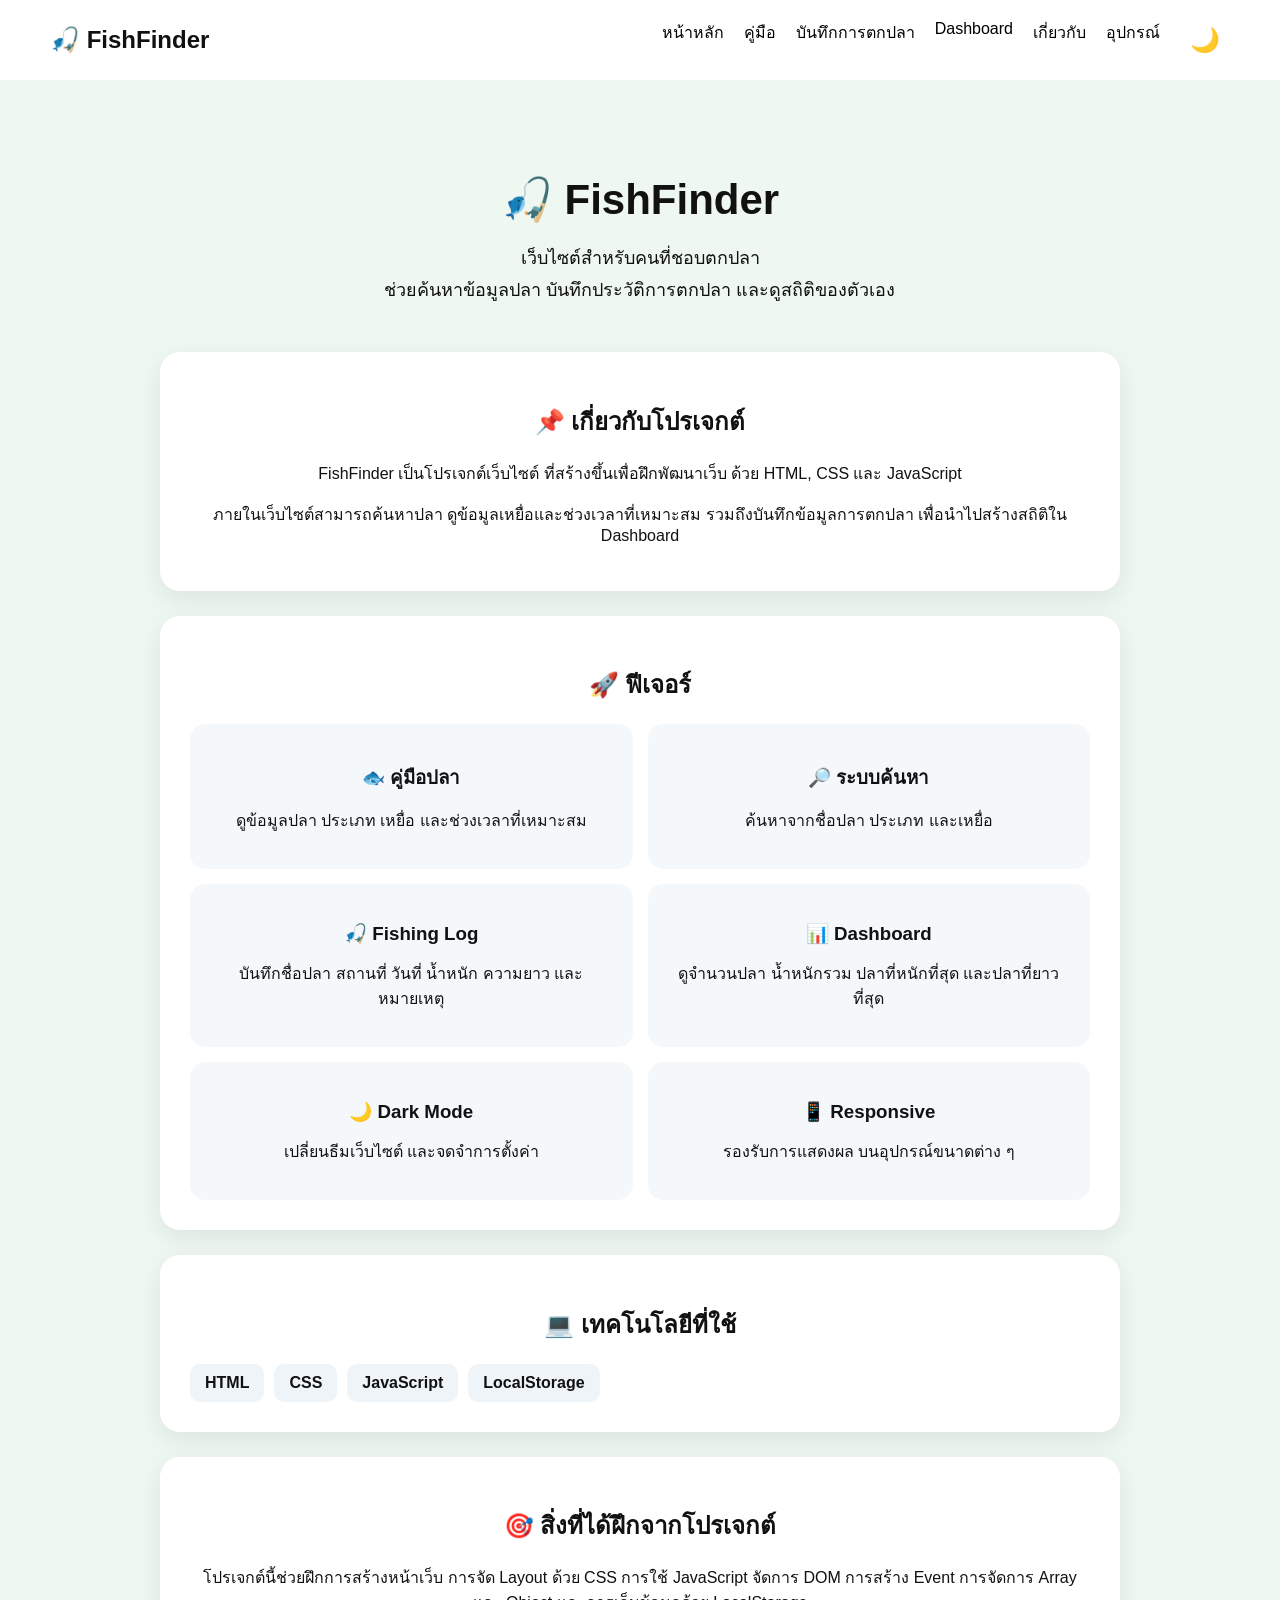
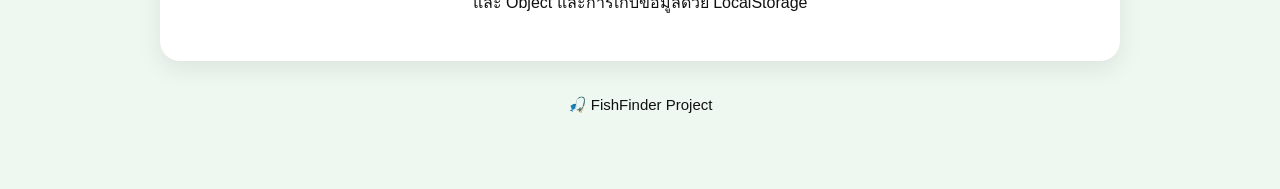
==== commit 4ce4ef38: "Add fishing equipment page" ====
--- a/about.html
+++ b/about.html
@@ -5,20 +5,13 @@
 
     <meta charset="UTF-8">
 
-    <meta
-        name="viewport"
-        content="width=device-width, initial-scale=1.0"
-    >
+    <meta name="viewport" content="width=device-width, initial-scale=1.0">
 
     <title>About - FishFinder</title>
 
-    <link
-        rel="stylesheet"
-        href="css/style.css"
-    >
+    <link rel="stylesheet" href="css/style.css">
 
     <style>
-
         .about-page {
             max-width: 1000px;
             margin: 0 auto;
@@ -46,8 +39,7 @@
             padding: 30px;
             margin-bottom: 25px;
             box-shadow:
-                0 8px 25px
-                rgba(0, 0, 0, 0.08);
+                0 8px 25px rgba(0, 0, 0, 0.08);
         }
 
         .about-section h2 {
@@ -98,13 +90,11 @@
             color: white;
         }
 
-        body.dark-mode
-        .feature-card {
+        body.dark-mode .feature-card {
             background: #292929;
         }
 
-        body.dark-mode
-        .tech-item {
+        body.dark-mode .tech-item {
             background: #292929;
             color: white;
         }
@@ -127,7 +117,6 @@
             }
 
         }
-
     </style>
 
 </head>
@@ -164,11 +153,11 @@
             <a href="about.html">
                 เกี่ยวกับ
             </a>
-
-            <button
-                id="themeToggle"
-                class="theme-toggle"
-            >
+            <a href="equipment.html">
+                อุปกรณ์
+            </a>
+            
+            <button id="themeToggle" class="theme-toggle">
                 🌙
             </button>
 
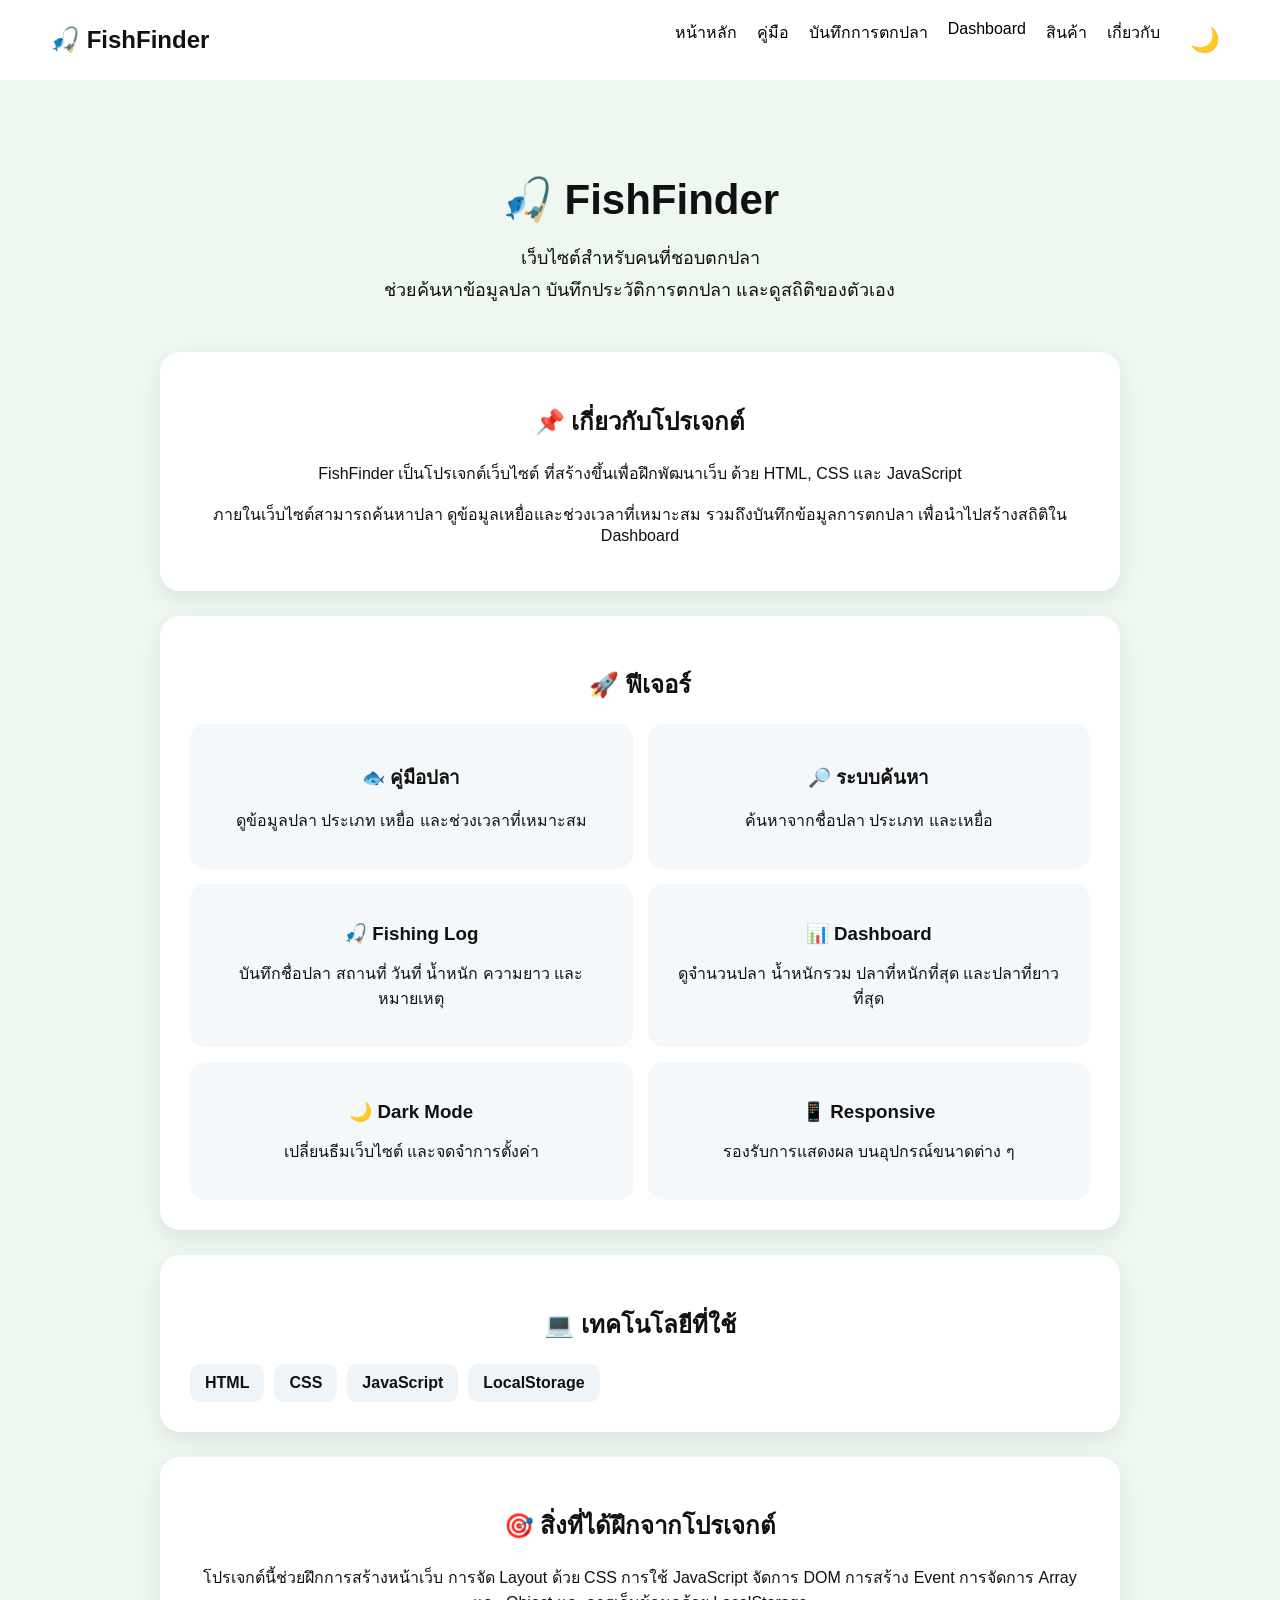
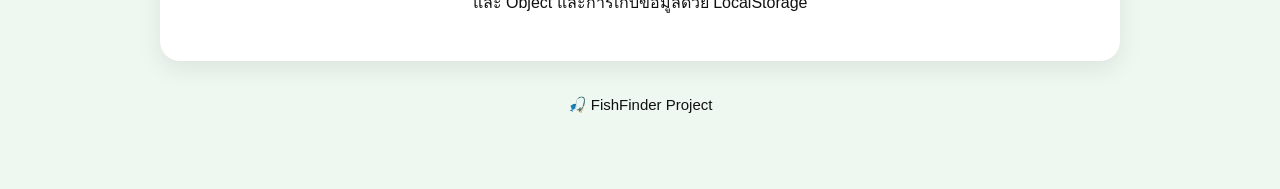
==== commit d9ae2643: "Add fishing equipment page" ====
--- a/about.html
+++ b/about.html
@@ -150,11 +150,12 @@
                 Dashboard
             </a>
 
+             <a href="equipment.html">
+                สินค้า
+            </a>
+
             <a href="about.html">
                 เกี่ยวกับ
-            </a>
-            <a href="equipment.html">
-                อุปกรณ์
             </a>
             
             <button id="themeToggle" class="theme-toggle">
--- a/css/style.css
+++ b/css/style.css
@@ -3893,6 +3893,7 @@
     box-shadow:
         0 0 0 3px rgba(22, 133, 52, 0.15);
 }
+
 /* ========================================
    Fish image - อ่านง่าย
 ======================================== */
@@ -3948,4 +3949,885 @@
     .no-image-message {
         min-height: 190px;
     }
+}
+
+/* ========================================
+   Equipment Recommender
+======================================== */
+
+.equipment-recommender {
+    max-width: 900px;
+    margin: 40px auto;
+    padding: 30px;
+    border-radius: 22px;
+    background: #ffffff;
+    box-shadow: 0 10px 30px rgba(0, 0, 0, 0.08);
+}
+
+.recommender-header {
+    text-align: center;
+    margin-bottom: 25px;
+}
+
+.recommender-icon {
+    font-size: 52px;
+}
+
+.recommender-header h2 {
+    margin: 8px 0;
+}
+
+.recommender-header p {
+    opacity: 0.7;
+}
+
+.recommend-question {
+    margin-bottom: 18px;
+}
+
+.recommend-question label {
+    display: block;
+    margin-bottom: 8px;
+    font-weight: 600;
+}
+
+.recommend-question select {
+    width: 100%;
+    padding: 13px;
+    border-radius: 12px;
+    border: 1px solid #d5d5d5;
+    font-size: 15px;
+    box-sizing: border-box;
+}
+
+.recommend-button {
+    width: 100%;
+    padding: 15px;
+    margin-top: 8px;
+    border: none;
+    border-radius: 12px;
+    cursor: pointer;
+    font-size: 16px;
+    font-weight: 700;
+}
+
+.recommendation-result {
+    display: none;
+    margin-top: 30px;
+}
+
+.recommendation-result h3 {
+    text-align: center;
+    margin-bottom: 20px;
+}
+
+.recommended-item {
+    display: grid;
+    grid-template-columns: 45px 150px 1fr;
+    align-items: center;
+    gap: 12px;
+    padding: 15px;
+    margin-bottom: 10px;
+    border-radius: 14px;
+    background: #f6f8fa;
+}
+
+.recommended-item span {
+    font-size: 28px;
+}
+
+.recommended-item strong {
+    font-size: 15px;
+}
+
+.recommended-item p {
+    margin: 0;
+    opacity: 0.8;
+}
+
+.recommendation-note {
+    margin-top: 18px;
+    padding: 15px;
+    border-radius: 12px;
+    background: #f1f1f1;
+}
+
+
+/* Dark Mode */
+
+body.dark-mode .equipment-recommender {
+    background: #1e1e1e;
+}
+
+body.dark-mode .recommend-question select {
+    background: #252525;
+    color: white;
+    border-color: #444;
+}
+
+body.dark-mode .recommended-item {
+    background: #292929;
+}
+
+body.dark-mode .recommendation-note {
+    background: #292929;
+}
+
+
+/* Mobile */
+
+@media (max-width: 600px) {
+
+    .equipment-recommender {
+        padding: 20px;
+    }
+
+    .recommended-item {
+        grid-template-columns: 40px 1fr;
+    }
+
+    .recommended-item p {
+        grid-column: 2;
+    }
+
+}
+
+.recommended-fish {
+    padding: 15px;
+    margin-bottom: 15px;
+    border-radius: 12px;
+    background: #eef7ff;
+    text-align: center;
+}
+
+body.dark-mode .recommended-fish {
+    background: #293847;
+}
+
+/* ========================================
+   Product Section
+======================================== */
+
+.product-section {
+    margin: 60px 0 20px;
+}
+
+.product-section-header {
+    text-align: center;
+    margin-bottom: 28px;
+}
+
+.product-section-icon {
+    display: block;
+    font-size: 48px;
+    margin-bottom: 8px;
+}
+
+.product-section-header h2 {
+    margin: 0 0 8px;
+    font-size: 28px;
+}
+
+.product-section-header p {
+    margin: 0;
+    opacity: 0.7;
+}
+
+
+.product-grid {
+    display: grid;
+    grid-template-columns:
+        repeat(4, minmax(0, 1fr));
+    gap: 20px;
+}
+
+
+.product-card {
+    background: #ffffff;
+    border-radius: 20px;
+    padding: 20px;
+
+    box-shadow:
+        0 8px 25px rgba(0, 0, 0, 0.08);
+
+    transition:
+        transform 0.2s ease,
+        box-shadow 0.2s ease;
+}
+
+.product-card:hover {
+    transform: translateY(-5px);
+
+    box-shadow:
+        0 14px 30px rgba(0, 0, 0, 0.12);
+}
+
+
+.product-image {
+    width: 100%;
+    height: 170px;
+
+    display: flex;
+    align-items: center;
+    justify-content: center;
+
+    border-radius: 15px;
+
+    background: #f3f6f8;
+
+    font-size: 64px;
+
+    margin-bottom: 15px;
+}
+
+
+.product-category {
+    display: inline-block;
+
+    font-size: 12px;
+    font-weight: 700;
+
+    margin-bottom: 8px;
+
+    opacity: 0.65;
+}
+
+
+.product-card h3 {
+    margin: 0 0 8px;
+    font-size: 19px;
+}
+
+
+.product-description {
+    line-height: 1.65;
+    opacity: 0.75;
+
+    min-height: 52px;
+}
+
+
+.product-tags {
+    display: flex;
+    flex-wrap: wrap;
+    gap: 6px;
+
+    margin: 12px 0;
+}
+
+.product-tags span {
+    padding: 5px 9px;
+
+    border-radius: 999px;
+
+    background: #eef3f6;
+
+    font-size: 11px;
+}
+
+
+.product-price {
+    font-size: 21px;
+    font-weight: 700;
+
+    margin-top: 14px;
+}
+
+
+.product-button {
+    display: block;
+
+    margin-top: 14px;
+
+    padding: 12px;
+
+    border-radius: 12px;
+
+    text-align: center;
+    text-decoration: none;
+
+    font-weight: 700;
+}
+
+
+.affiliate-note {
+    margin-top: 20px;
+
+    text-align: center;
+
+    font-size: 13px;
+
+    opacity: 0.65;
+
+    line-height: 1.6;
+}
+
+
+/* Dark Mode */
+
+body.dark-mode .product-card {
+    background: #1e1e1e;
+}
+
+body.dark-mode .product-image {
+    background: #292929;
+}
+
+body.dark-mode .product-tags span {
+    background: #2b2b2b;
+}
+
+
+/* Responsive */
+
+@media (max-width: 1000px) {
+
+    .product-grid {
+        grid-template-columns:
+            repeat(2, minmax(0, 1fr));
+    }
+
+}
+
+
+@media (max-width: 600px) {
+
+    .product-grid {
+        grid-template-columns: 1fr;
+    }
+
+}
+
+/* ========================================
+   Recommended Products
+======================================== */
+
+.product-empty {
+    grid-column: 1 / -1;
+
+    text-align: center;
+
+    padding: 50px 20px;
+
+    border-radius: 18px;
+
+    background: #f5f7f8;
+}
+
+
+.product-empty:first-line {
+    font-size: 40px;
+}
+
+
+.product-card {
+    overflow: hidden;
+}
+
+
+.product-category {
+    font-size: 13px;
+
+    font-weight: 700;
+
+    opacity: 0.65;
+
+    margin-bottom: 8px;
+}
+
+
+.product-description {
+    line-height: 1.6;
+
+    min-height: 55px;
+}
+
+
+.product-tags {
+    display: flex;
+
+    gap: 6px;
+
+    margin-top: 10px;
+}
+
+
+.product-tags span {
+    padding: 5px 9px;
+
+    border-radius: 999px;
+
+    background: #eef3f6;
+
+    font-size: 11px;
+}
+
+
+.product-price {
+    margin-top: 14px;
+
+    font-size: 21px;
+
+    font-weight: 700;
+}
+
+
+.product-button {
+    display: block;
+
+    margin-top: 14px;
+
+    padding: 12px;
+
+    border-radius: 12px;
+
+    text-align: center;
+
+    text-decoration: none;
+
+    font-weight: 700;
+}
+
+
+body.dark-mode .product-empty {
+    background: #292929;
+}
+
+
+body.dark-mode .product-tags span {
+    background: #2b2b2b;
+}
+
+/* ========================================
+   Recommended Products
+======================================== */
+
+.recommended-products-section {
+    margin: 60px 0 30px;
+}
+
+
+.recommended-products-header {
+    text-align: center;
+    margin-bottom: 25px;
+}
+
+
+.recommended-products-icon {
+    font-size: 48px;
+    margin-bottom: 5px;
+}
+
+
+.recommended-products-header h2 {
+    margin: 0 0 8px;
+    font-size: 28px;
+}
+
+
+.recommended-products-header p {
+    margin: 0;
+    opacity: 0.7;
+}
+
+
+.recommended-product-grid {
+    display: grid;
+
+    grid-template-columns:
+        repeat(4, minmax(0, 1fr));
+
+    gap: 20px;
+}
+
+
+.recommended-product-card {
+    padding: 18px;
+
+    border-radius: 18px;
+
+    background: #ffffff;
+
+    box-shadow:
+        0 8px 24px rgba(0, 0, 0, 0.08);
+
+    transition:
+        transform 0.2s ease,
+        box-shadow 0.2s ease;
+}
+
+
+.recommended-product-card:hover {
+    transform: translateY(-5px);
+
+    box-shadow:
+        0 14px 30px rgba(0, 0, 0, 0.12);
+}
+
+
+.recommended-product-image {
+    width: 100%;
+    height: 160px;
+
+    display: flex;
+
+    align-items: center;
+    justify-content: center;
+
+    border-radius: 14px;
+
+    background: #f3f6f8;
+
+    font-size: 60px;
+
+    margin-bottom: 14px;
+}
+
+
+.recommended-product-category {
+    font-size: 12px;
+
+    font-weight: 700;
+
+    opacity: 0.6;
+
+    margin-bottom: 7px;
+}
+
+
+.recommended-product-card h3 {
+    margin: 0 0 8px;
+
+    font-size: 18px;
+}
+
+
+.recommended-product-description {
+    min-height: 50px;
+
+    line-height: 1.6;
+
+    opacity: 0.75;
+
+    font-size: 14px;
+}
+
+
+.recommended-product-price {
+    margin-top: 12px;
+
+    font-size: 20px;
+
+    font-weight: 700;
+}
+
+
+.recommended-product-button {
+    display: block;
+
+    margin-top: 14px;
+
+    padding: 12px;
+
+    border-radius: 12px;
+
+    text-align: center;
+
+    text-decoration: none;
+
+    font-weight: 700;
+}
+
+
+.product-placeholder {
+    grid-column: 1 / -1;
+
+    text-align: center;
+
+    padding: 45px 20px;
+
+    border-radius: 18px;
+
+    background: #f5f7f8;
+}
+
+
+.product-placeholder-icon {
+    font-size: 46px;
+
+    margin-bottom: 8px;
+}
+
+
+.product-placeholder h3 {
+    margin: 0 0 8px;
+}
+
+
+.product-placeholder p {
+    margin: 0;
+
+    opacity: 0.65;
+}
+
+
+body.dark-mode .recommended-product-card {
+    background: #1e1e1e;
+}
+
+
+body.dark-mode .recommended-product-image {
+    background: #292929;
+}
+
+
+body.dark-mode .product-placeholder {
+    background: #292929;
+}
+
+
+@media (max-width: 1000px) {
+
+    .recommended-product-grid {
+        grid-template-columns:
+            repeat(2, minmax(0, 1fr));
+    }
+
+}
+
+
+@media (max-width: 600px) {
+
+    .recommended-product-grid {
+        grid-template-columns: 1fr;
+    }
+
+}
+
+/* ========================================
+   SVG Equipment Icons
+======================================== */
+
+.equipment-svg {
+    width: 56px;
+    height: 56px;
+    display: block;
+}
+
+.recommend-svg {
+    width: 42px;
+    height: 42px;
+    display: block;
+}
+
+.equipment-icon svg {
+    width: 64px;
+    height: 64px;
+}
+
+.equipment-icon {
+    display: flex;
+    align-items: center;
+    justify-content: center;
+}
+
+/* ========================================
+   Equipment Detail Modal
+======================================== */
+
+.equipment-modal {
+    position: fixed;
+
+    inset: 0;
+
+    display: none;
+
+    align-items: center;
+    justify-content: center;
+
+    padding: 20px;
+
+    background: rgba(0, 0, 0, 0.55);
+
+    z-index: 9999;
+}
+
+
+.equipment-modal.show {
+    display: flex;
+}
+
+
+.equipment-modal-content {
+    position: relative;
+
+    width: 100%;
+    max-width: 650px;
+
+    max-height: 90vh;
+
+    overflow-y: auto;
+
+    padding: 32px;
+
+    border-radius: 24px;
+
+    background: #ffffff;
+
+    box-shadow:
+        0 20px 60px rgba(0, 0, 0, 0.25);
+
+    text-align: center;
+}
+
+
+.equipment-modal-close {
+    position: absolute;
+
+    top: 14px;
+    right: 16px;
+
+    width: 38px;
+    height: 38px;
+
+    border: none;
+
+    border-radius: 50%;
+
+    background: #eef3f6;
+
+    font-size: 25px;
+
+    cursor: pointer;
+}
+
+
+.modal-equipment-icon {
+    font-size: 70px;
+
+    margin-bottom: 8px;
+}
+
+
+.modal-equipment-category {
+    display: inline-block;
+
+    padding: 6px 12px;
+
+    border-radius: 999px;
+
+    background: #eef3f6;
+
+    font-size: 13px;
+}
+
+
+#modalEquipmentName {
+    margin: 12px 0 8px;
+
+    font-size: 28px;
+}
+
+
+#modalEquipmentDescription {
+    line-height: 1.7;
+
+    opacity: 0.75;
+}
+
+
+.modal-equipment-info {
+    display: grid;
+
+    grid-template-columns:
+        repeat(3, 1fr);
+
+    gap: 12px;
+
+    margin-top: 25px;
+}
+
+
+.modal-info-box {
+    padding: 16px;
+
+    border-radius: 14px;
+
+    background: #f5f7f8;
+
+    text-align: left;
+}
+
+
+.modal-info-box strong {
+    display: block;
+
+    margin-bottom: 8px;
+}
+
+
+.modal-info-box p {
+    margin: 0;
+
+    font-size: 14px;
+
+    line-height: 1.6;
+
+    opacity: 0.75;
+}
+
+
+.modal-product-button {
+    margin-top: 25px;
+
+    padding: 13px 22px;
+
+    border: none;
+
+    border-radius: 12px;
+
+    font-size: 15px;
+
+    font-weight: 700;
+
+    cursor: pointer;
+}
+
+
+/* Dark Mode */
+
+body.dark-mode .equipment-modal-content {
+    background: #1e1e1e;
+    color: #ffffff;
+}
+
+
+body.dark-mode .equipment-modal-close {
+    background: #303030;
+    color: #ffffff;
+}
+
+
+body.dark-mode .modal-equipment-category {
+    background: #303030;
+}
+
+
+body.dark-mode .modal-info-box {
+    background: #292929;
+}
+
+
+/* Mobile */
+
+@media (max-width: 600px) {
+
+    .equipment-modal-content {
+        padding: 25px 18px;
+    }
+
+    .modal-equipment-info {
+        grid-template-columns: 1fr;
+    }
+
 }
